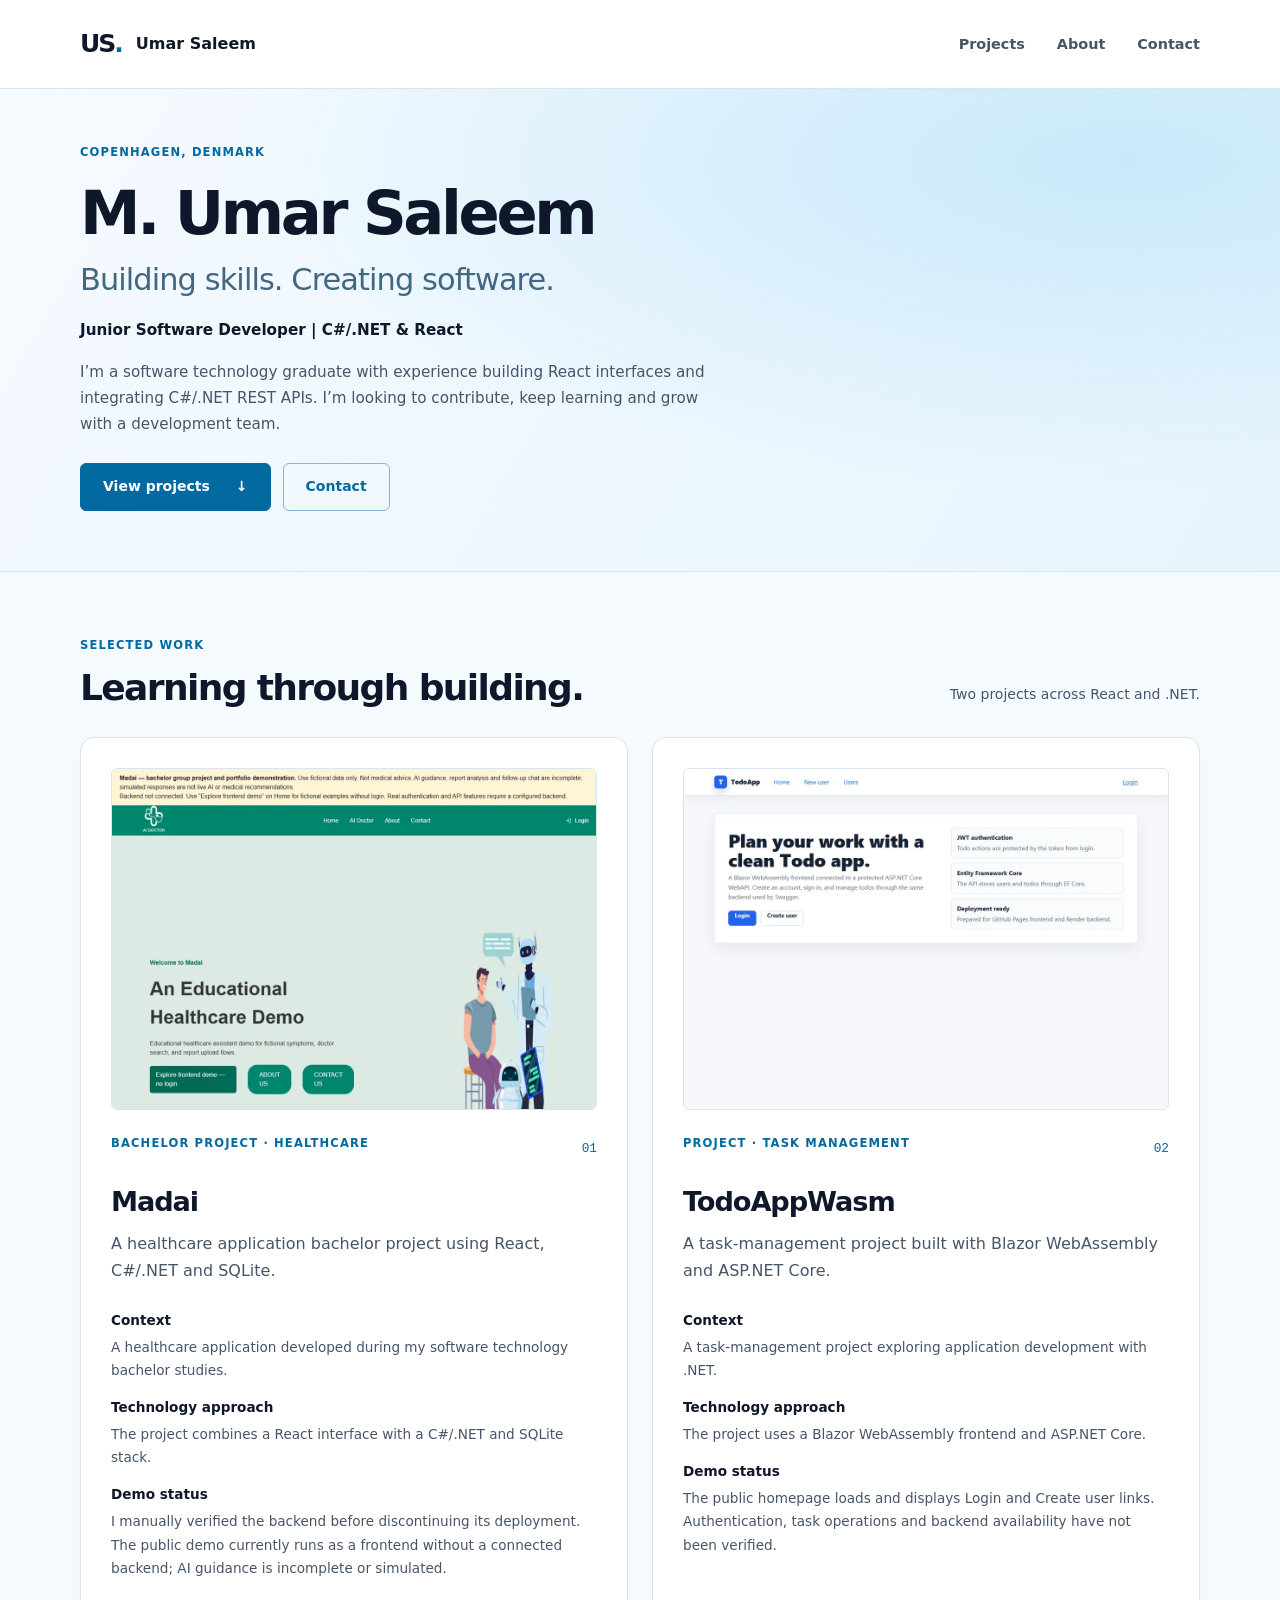
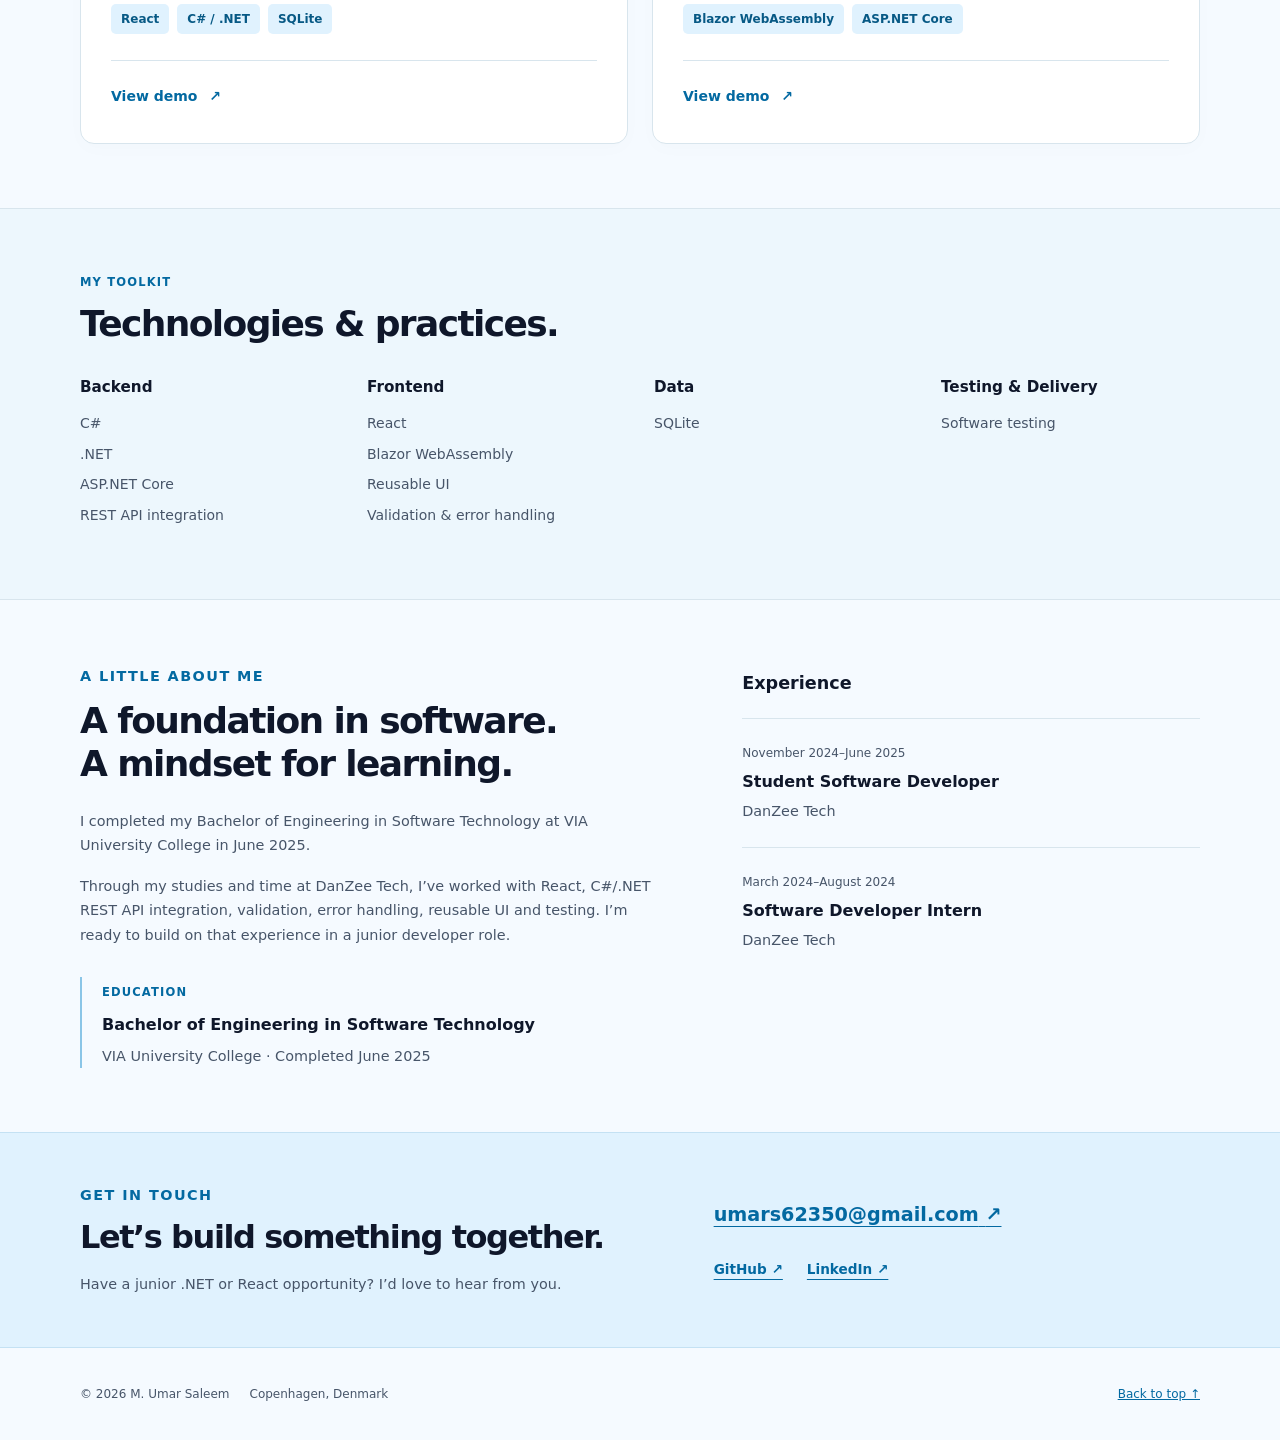
==== index.html @ 001c223c "Publish built portfolio website" ====
<!doctype html>
<html lang="en"><head><meta charset="UTF-8"/><meta name="viewport" content="width=device-width, initial-scale=1.0"/><meta name="theme-color" content="#F5FAFF"/><meta name="description" content="M. Umar Saleem — junior software developer in Copenhagen, Denmark. Projects with C#/.NET, React and Blazor."/><title>M. Umar Saleem | Software Developer</title>  <script type="module" crossorigin src="/assets/index-BhohGBoE.js"></script>
  <link rel="stylesheet" crossorigin href="/assets/index-UrONjcG3.css">
</head><body><div id="root"></div></body></html>
---- assets/index-UrONjcG3.css ----
._header_1xvpj_1{border-bottom:1px solid var(--border);background:var(--card)}._inner_1xvpj_2{display:flex;align-items:center;justify-content:space-between;min-height:88px;gap:24px}._brand_1xvpj_3{display:inline-flex;align-items:center;gap:12px;color:var(--heading);font-weight:700;text-decoration:none}._mark_1xvpj_4{font-size:25px;letter-spacing:-2px;padding-right:2px}._mark_1xvpj_4 span{color:var(--primary)}._links_1xvpj_6{display:flex;gap:32px;padding:0;margin:0;list-style:none}._links_1xvpj_6 a{display:block;padding:12px 0;color:var(--body);font-size:.9rem;font-weight:600;text-decoration:none}._links_1xvpj_6 a:hover{color:var(--primary);text-decoration:underline;text-underline-offset:6px}@media(max-width:520px){._inner_1xvpj_2{flex-wrap:wrap;gap:0;padding-block:14px}._brand_1xvpj_3{width:100%}._links_1xvpj_6{gap:26px}}._hero_8at5m_1{background:radial-gradient(ellipse at 88% 15%,#c9e9fa 0,transparent 56%),linear-gradient(120deg,#f5faff,#e7f4fc);border-bottom:1px solid var(--border)}._heroInner_8at5m_2{padding-block:54px 60px}._hero_8at5m_1 h1{font-size:clamp(2.4rem,5vw,3.8rem);letter-spacing:-.055em;margin:14px 0 20px;font-weight:700}._hero_8at5m_1 h1 span{display:block;color:#426780;font-size:.5em;letter-spacing:-.03em;margin-top:12px;font-weight:500}._role_8at5m_5{color:var(--heading);font-weight:600;font-size:.95rem}._intro_8at5m_6{max-width:650px;font-size:.95rem;margin-bottom:26px}._heroActions_8at5m_7{display:flex;flex-wrap:wrap;gap:12px}._mobileBreak_8at5m_8{display:none}._section_8at5m_9{padding-block:64px}._sectionHeading_8at5m_10{display:flex;align-items:end;justify-content:space-between;gap:24px;margin-bottom:28px}._sectionHeading_8at5m_10 h2{margin-bottom:0}._sectionHeading_8at5m_10>p{font-size:.875rem;margin-bottom:2px}._projects_8at5m_13{display:grid;grid-template-columns:repeat(2,minmax(0,1fr));gap:24px}._skillsSection_8at5m_14{background:#edf7fd;border-block:1px solid var(--border)}._skills_8at5m_14{display:grid;grid-template-columns:repeat(4,minmax(0,1fr));gap:28px;margin-top:32px}._skills_8at5m_14 h3{font-size:.95rem;margin:0 0 16px}._skills_8at5m_14 ul{list-style:none;padding:0;margin:0;font-size:.875rem}._skills_8at5m_14 li{margin-bottom:7px}._about_8at5m_19{display:grid;grid-template-columns:1.25fr 1fr;gap:90px}._about_8at5m_19 p{font-size:.9rem}._education_8at5m_21{margin-top:30px;border-left:2px solid #8ac5e7;padding-left:20px}._education_8at5m_21 h3{font-size:1rem;margin:10px 0}._education_8at5m_21 p{margin:0}._experience_8at5m_24{padding-top:9px}._experience_8at5m_24>h3{font-size:1.1rem;margin:0 0 24px}._job_8at5m_26{border-top:1px solid var(--border);padding-block:24px}._job_8at5m_26 h4{font-size:1rem;margin:8px 0}._job_8at5m_26 p{margin:0}._dates_8at5m_29{font-size:.75rem!important}._contact_8at5m_30{background:var(--soft);border-block:1px solid #c4e1f3}._contactInner_8at5m_31{display:grid;grid-template-columns:1.2fr 1fr;align-items:center;gap:50px;padding-block:50px}._contact_8at5m_30 h2{font-size:clamp(1.6rem,2.7vw,2rem);margin-bottom:16px}._contact_8at5m_30 p{font-size:.9rem;margin-bottom:0}._contactLinks_8at5m_34{min-width:0}._contactLinks_8at5m_34 a{display:inline-block;padding-block:8px;font-weight:600;text-underline-offset:5px}._email_8at5m_36{font-size:clamp(.95rem,2vw,1.2rem);overflow-wrap:anywhere}._contactLinks_8at5m_34>div{display:flex;gap:24px;font-size:.85rem;margin-top:10px}@media(max-width:800px){._sectionHeading_8at5m_10{display:block}._sectionHeading_8at5m_10>p{margin-top:16px}._skills_8at5m_14{grid-template-columns:repeat(2,minmax(0,1fr))}._about_8at5m_19{gap:36px}._contactInner_8at5m_31{gap:28px}}@media(max-width:600px){._heroInner_8at5m_2{padding-block:36px 40px}._hero_8at5m_1 h1{font-size:2.5rem}._mobileBreak_8at5m_8{display:block}._hero_8at5m_1 h1 span{line-height:1.4}._section_8at5m_9{padding-block:44px}._projects_8at5m_13,._about_8at5m_19,._contactInner_8at5m_31{grid-template-columns:1fr}._contactInner_8at5m_31{padding-block:40px;gap:20px}._skills_8at5m_14{gap:28px 20px}}._card_1nxff_1{padding:30px;background:var(--card);border:1px solid var(--border);border-radius:14px;box-shadow:0 5px 20px #0f172a04;display:flex;flex-direction:column;transition:border-color .16s,box-shadow .16s;min-width:0}._card_1nxff_1:hover{border-color:#91bed5;box-shadow:0 7px 24px #0369a10b}._top_1nxff_3{display:flex;justify-content:space-between;align-items:center;gap:16px}._number_1nxff_4{color:var(--primary);font-size:.8rem;font-family:monospace}._card_1nxff_1 h3{margin:22px 0 12px;font-size:1.7rem;letter-spacing:-.04em}._card_1nxff_1 p{margin:0 0 24px;max-width:51ch}._tags_1nxff_7{display:flex;flex-wrap:wrap;list-style:none;gap:8px;padding:0;margin:auto 0 26px}._tags_1nxff_7 li{padding:5px 10px;background:var(--soft);color:#075985;font-size:.75rem;font-weight:600;border-radius:5px}._actions_1nxff_9{display:flex;flex-wrap:wrap;gap:20px;border-top:1px solid var(--border);padding-top:20px}._actions_1nxff_9 a{font-size:.875rem;font-weight:700;text-decoration:none;padding-block:4px}._actions_1nxff_9 a:hover{text-decoration:underline;text-underline-offset:4px}._actions_1nxff_9 span{margin-left:7px}._image_1nxff_13{display:block;width:100%;height:auto;aspect-ratio:1120 / 788;object-fit:contain;background:var(--background);border:1px solid var(--border);margin-bottom:24px;border-radius:6px}@media(max-width:520px){._card_1nxff_1{padding:24px}}._details_1nxff_16{margin:0 0 24px;font-size:.85rem}._details_1nxff_16>div+div{margin-top:14px}._details_1nxff_16 dt{color:var(--heading);font-weight:650}._details_1nxff_16 dd{margin:4px 0 0}:root{font-family:Inter,Segoe UI,system-ui,-apple-system,sans-serif;color:#475569;background:#f5faff;font-synthesis:none;text-rendering:optimizeLegibility;-webkit-font-smoothing:antialiased;--background: #f5faff;--card: #fff;--soft: #e0f2fe;--primary: #0369a1;--heading: #0f172a;--body: #475569;--border: #d8e5ed}*{box-sizing:border-box}html{scroll-behavior:smooth;scroll-padding-top:28px}body{margin:0;font-size:16px;line-height:1.7;min-width:280px}a{color:var(--primary)}h1,h2,h3,h4{color:var(--heading);line-height:1.2}h2{font-size:clamp(1.75rem,3vw,2.25rem);letter-spacing:-.045em;margin:10px 0 24px;font-weight:650}p{margin:0 0 16px}::selection{background:#bae6fd;color:var(--heading)}:focus-visible{outline:3px solid var(--primary);outline-offset:5px;border-radius:3px}.container{width:min(1120px,calc(100% - 64px));margin-inline:auto}.eyebrow{font-size:.72rem;font-weight:700;letter-spacing:.1em;text-transform:uppercase;color:var(--primary);margin-bottom:10px}.button{display:inline-flex;align-items:center;justify-content:center;gap:26px;padding:11px 22px;min-height:48px;border:1px solid var(--primary);background:var(--primary);color:#fff;border-radius:6px;text-decoration:none;font-size:.875rem;font-weight:650;transition:background .15s}.button:hover{background:#075985}.secondary{background:transparent;color:var(--primary);border-color:#87b6d0}.secondary:hover{background:var(--soft)}.skip-link{position:absolute;left:16px;top:-100px;padding:10px 16px;background:#fff;z-index:10;font-weight:700}.skip-link:focus{top:12px}footer{display:flex;flex-wrap:wrap;align-items:center;gap:20px;padding-block:28px;font-size:.75rem}footer p{margin:0}footer a{margin-left:auto;padding:8px 0}@media(max-width:600px){.container{width:calc(100% - 40px)}footer{gap:8px 24px}footer p:first-child{width:100%}}@media(prefers-reduced-motion:reduce){html{scroll-behavior:auto}*,*:before,*:after{animation:none!important;transition:none!important}}
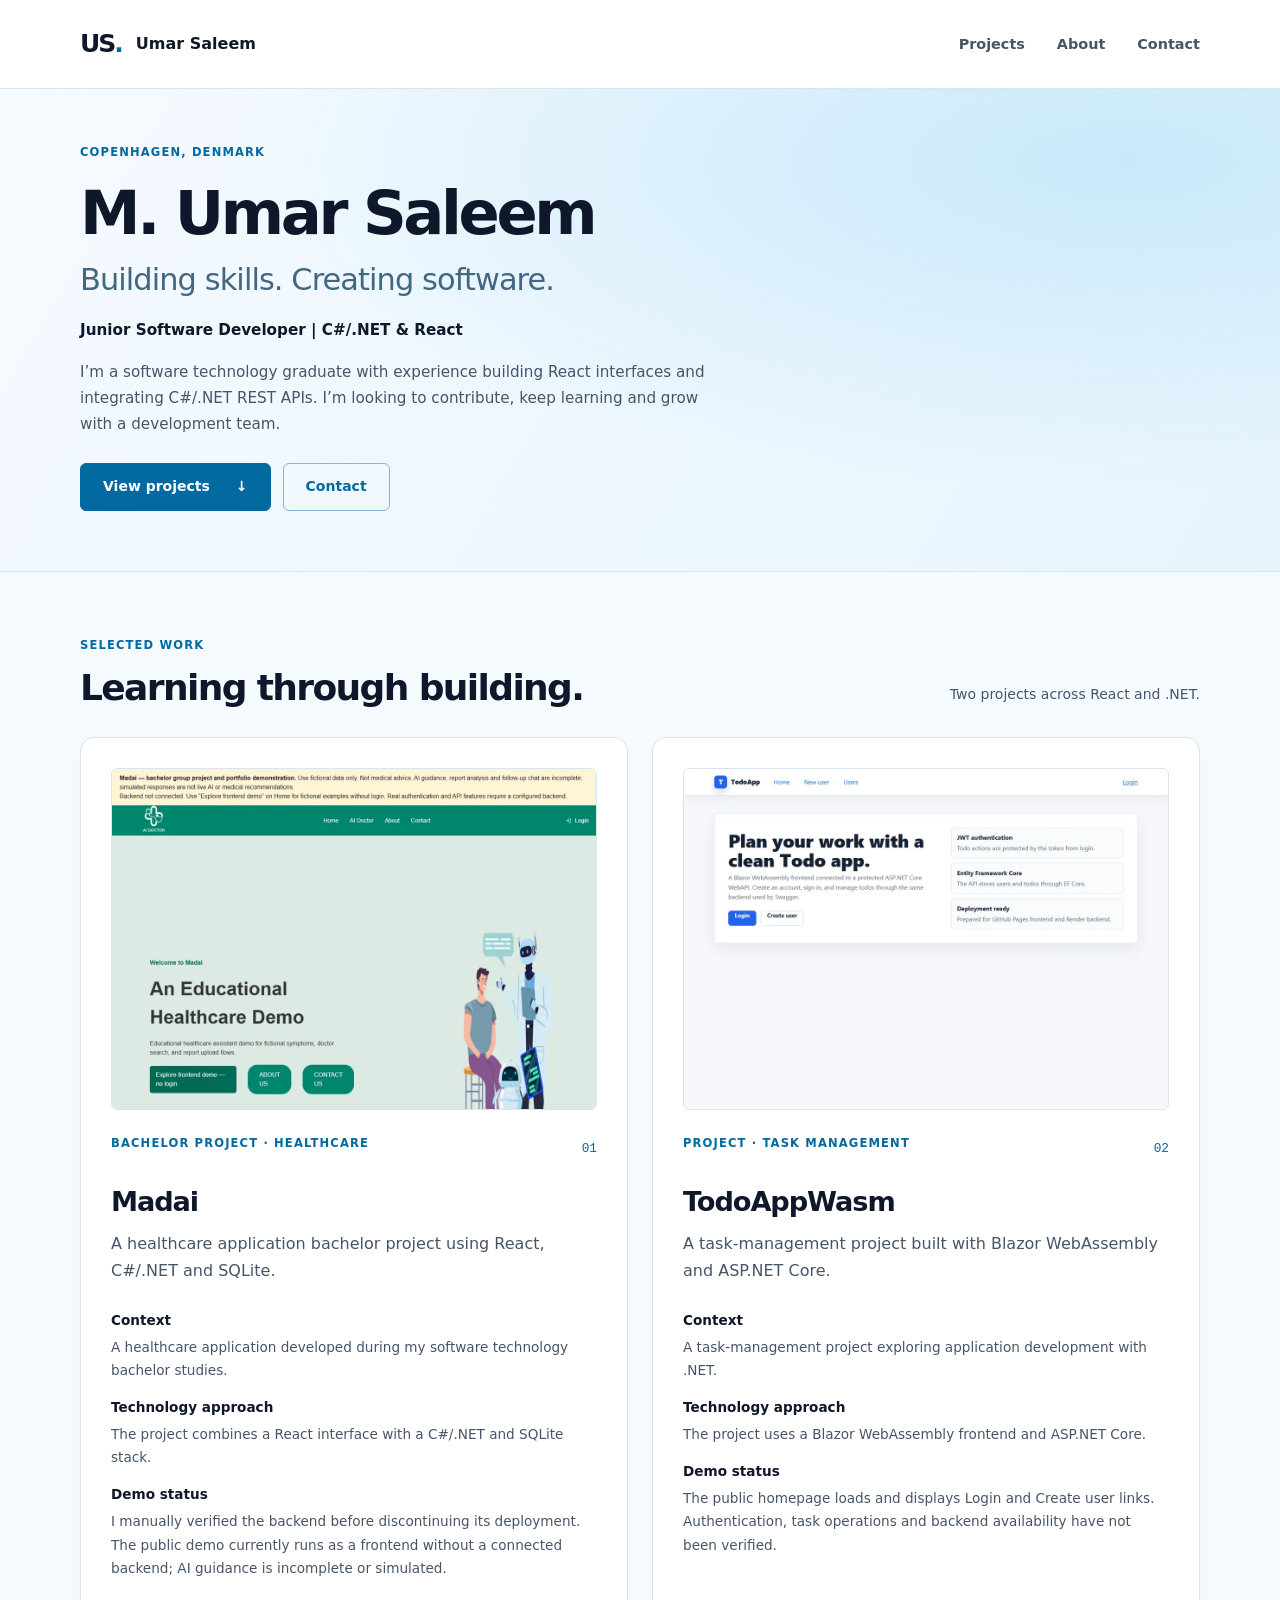
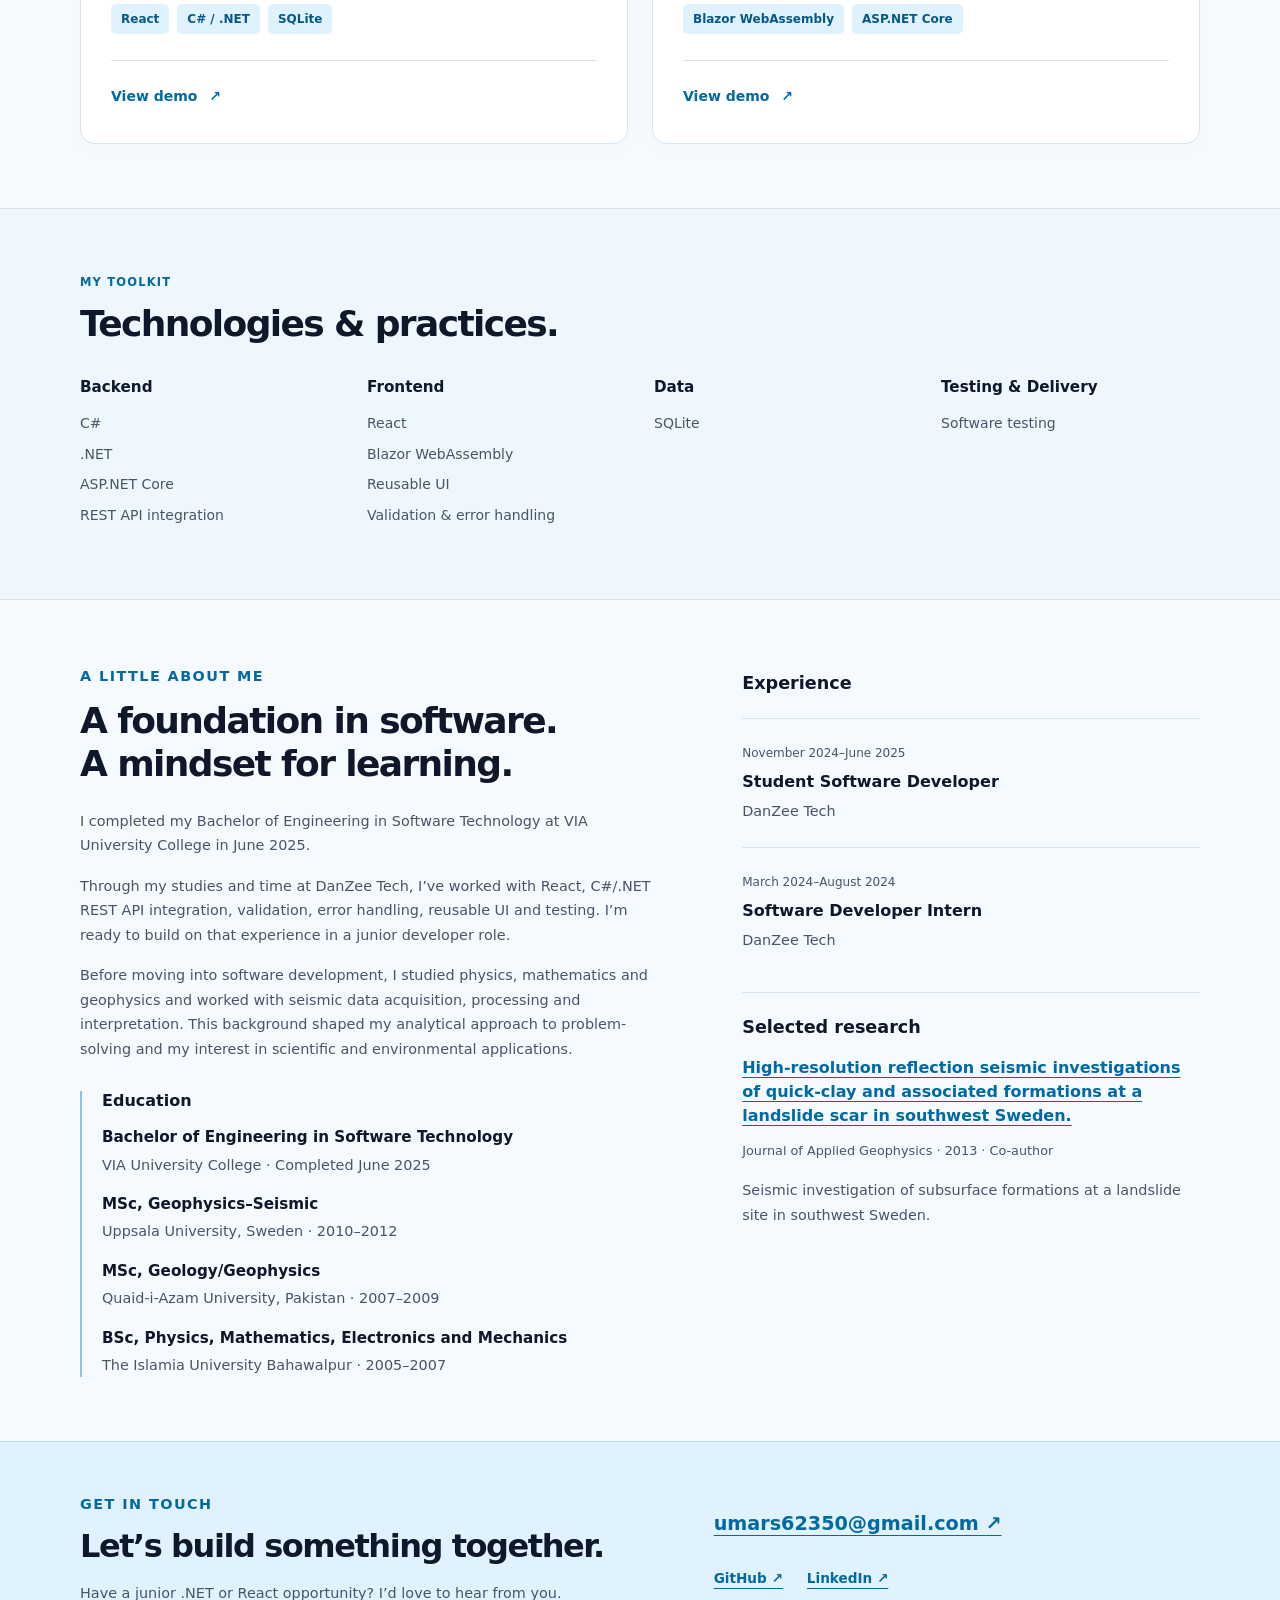
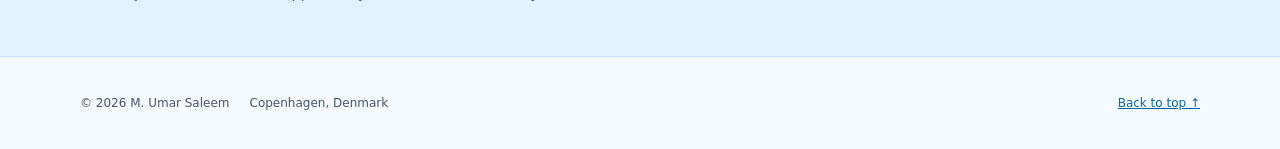
==== commit 0391eee7: "Publish scientific background education and selected research" ====
--- a/index.html
+++ b/index.html
@@ -1,4 +1,4 @@
 <!doctype html>
-<html lang="en"><head><meta charset="UTF-8"/><meta name="viewport" content="width=device-width, initial-scale=1.0"/><meta name="theme-color" content="#F5FAFF"/><meta name="description" content="M. Umar Saleem — junior software developer in Copenhagen, Denmark. Projects with C#/.NET, React and Blazor."/><title>M. Umar Saleem | Software Developer</title>  <script type="module" crossorigin src="/assets/index-BhohGBoE.js"></script>
-  <link rel="stylesheet" crossorigin href="/assets/index-UrONjcG3.css">
+<html lang="en"><head><meta charset="UTF-8"/><meta name="viewport" content="width=device-width, initial-scale=1.0"/><meta name="theme-color" content="#F5FAFF"/><meta name="description" content="M. Umar Saleem — junior software developer in Copenhagen, Denmark. Projects with C#/.NET, React and Blazor."/><title>M. Umar Saleem | Software Developer</title>  <script type="module" crossorigin src="/assets/index-DImlHmht.js"></script>
+  <link rel="stylesheet" crossorigin href="/assets/index-rTVJenAX.css">
 </head><body><div id="root"></div></body></html>
--- a/assets/index-rTVJenAX.css
+++ b/assets/index-rTVJenAX.css
@@ -0,0 +1 @@
+._header_1xvpj_1{border-bottom:1px solid var(--border);background:var(--card)}._inner_1xvpj_2{display:flex;align-items:center;justify-content:space-between;min-height:88px;gap:24px}._brand_1xvpj_3{display:inline-flex;align-items:center;gap:12px;color:var(--heading);font-weight:700;text-decoration:none}._mark_1xvpj_4{font-size:25px;letter-spacing:-2px;padding-right:2px}._mark_1xvpj_4 span{color:var(--primary)}._links_1xvpj_6{display:flex;gap:32px;padding:0;margin:0;list-style:none}._links_1xvpj_6 a{display:block;padding:12px 0;color:var(--body);font-size:.9rem;font-weight:600;text-decoration:none}._links_1xvpj_6 a:hover{color:var(--primary);text-decoration:underline;text-underline-offset:6px}@media(max-width:520px){._inner_1xvpj_2{flex-wrap:wrap;gap:0;padding-block:14px}._brand_1xvpj_3{width:100%}._links_1xvpj_6{gap:26px}}._hero_qm6lv_1{background:radial-gradient(ellipse at 88% 15%,#c9e9fa 0,transparent 56%),linear-gradient(120deg,#f5faff,#e7f4fc);border-bottom:1px solid var(--border)}._heroInner_qm6lv_2{padding-block:54px 60px}._hero_qm6lv_1 h1{font-size:clamp(2.4rem,5vw,3.8rem);letter-spacing:-.055em;margin:14px 0 20px;font-weight:700}._hero_qm6lv_1 h1 span{display:block;color:#426780;font-size:.5em;letter-spacing:-.03em;margin-top:12px;font-weight:500}._role_qm6lv_5{color:var(--heading);font-weight:600;font-size:.95rem}._intro_qm6lv_6{max-width:650px;font-size:.95rem;margin-bottom:26px}._heroActions_qm6lv_7{display:flex;flex-wrap:wrap;gap:12px}._mobileBreak_qm6lv_8{display:none}._section_qm6lv_9{padding-block:64px}._sectionHeading_qm6lv_10{display:flex;align-items:end;justify-content:space-between;gap:24px;margin-bottom:28px}._sectionHeading_qm6lv_10 h2{margin-bottom:0}._sectionHeading_qm6lv_10>p{font-size:.875rem;margin-bottom:2px}._projects_qm6lv_13{display:grid;grid-template-columns:repeat(2,minmax(0,1fr));gap:24px}._skillsSection_qm6lv_14{background:#edf7fd;border-block:1px solid var(--border)}._skills_qm6lv_14{display:grid;grid-template-columns:repeat(4,minmax(0,1fr));gap:28px;margin-top:32px}._skills_qm6lv_14 h3{font-size:.95rem;margin:0 0 16px}._skills_qm6lv_14 ul{list-style:none;padding:0;margin:0;font-size:.875rem}._skills_qm6lv_14 li{margin-bottom:7px}._about_qm6lv_19{display:grid;grid-template-columns:1.25fr 1fr;gap:90px}._about_qm6lv_19 p{font-size:.9rem}._education_qm6lv_21{margin-top:30px;border-left:2px solid #8ac5e7;padding-left:20px}._education_qm6lv_21 h3{font-size:1rem;margin:10px 0}._education_qm6lv_21 p{margin:0}._experience_qm6lv_24{padding-top:9px}._experience_qm6lv_24>h3{font-size:1.1rem;margin:0 0 24px}._job_qm6lv_26{border-top:1px solid var(--border);padding-block:24px}._job_qm6lv_26 h4{font-size:1rem;margin:8px 0}._job_qm6lv_26 p{margin:0}._dates_qm6lv_29{font-size:.75rem!important}._contact_qm6lv_30{background:var(--soft);border-block:1px solid #c4e1f3}._contactInner_qm6lv_31{display:grid;grid-template-columns:1.2fr 1fr;align-items:center;gap:50px;padding-block:50px}._contact_qm6lv_30 h2{font-size:clamp(1.6rem,2.7vw,2rem);margin-bottom:16px}._contact_qm6lv_30 p{font-size:.9rem;margin-bottom:0}._contactLinks_qm6lv_34{min-width:0}._contactLinks_qm6lv_34 a{display:inline-block;padding-block:8px;font-weight:600;text-underline-offset:5px}._email_qm6lv_36{font-size:clamp(.95rem,2vw,1.2rem);overflow-wrap:anywhere}._contactLinks_qm6lv_34>div{display:flex;gap:24px;font-size:.85rem;margin-top:10px}@media(max-width:800px){._sectionHeading_qm6lv_10{display:block}._sectionHeading_qm6lv_10>p{margin-top:16px}._skills_qm6lv_14{grid-template-columns:repeat(2,minmax(0,1fr))}._about_qm6lv_19{gap:36px}._contactInner_qm6lv_31{gap:28px}}@media(max-width:600px){._heroInner_qm6lv_2{padding-block:36px 40px}._hero_qm6lv_1 h1{font-size:2.5rem}._mobileBreak_qm6lv_8{display:block}._hero_qm6lv_1 h1 span{line-height:1.4}._section_qm6lv_9{padding-block:44px}._projects_qm6lv_13,._about_qm6lv_19,._contactInner_qm6lv_31{grid-template-columns:1fr}._contactInner_qm6lv_31{padding-block:40px;gap:20px}._skills_qm6lv_14{gap:28px 20px}}._educationList_qm6lv_41{list-style:none;padding:0;margin:18px 0 0}._educationList_qm6lv_41 li+li{margin-top:18px}._educationList_qm6lv_41 h4{font-size:.95rem;margin:0 0 6px}._research_qm6lv_44{margin-top:16px;padding-top:24px;border-top:1px solid var(--border)}._research_qm6lv_44 h3{font-size:1.1rem;margin:0 0 18px}._research_qm6lv_44 h4{font-size:1rem;line-height:1.5;margin:0 0 12px;overflow-wrap:anywhere}._research_qm6lv_44 a{text-underline-offset:4px}._researchMeta_qm6lv_48{font-size:.8rem!important}._card_loowt_1{padding:30px;background:var(--card);border:1px solid var(--border);border-radius:14px;box-shadow:0 5px 20px #0f172a04;display:flex;flex-direction:column;transition:border-color .16s,box-shadow .16s;min-width:0}._card_loowt_1:hover{border-color:#91bed5;box-shadow:0 7px 24px #0369a10b}._top_loowt_3{display:flex;justify-content:space-between;align-items:center;gap:16px}._number_loowt_4{color:var(--primary);font-size:.8rem;font-family:monospace}._card_loowt_1 h3{margin:22px 0 12px;font-size:1.7rem;letter-spacing:-.04em}._card_loowt_1 p{margin:0 0 24px;max-width:51ch}._tags_loowt_7{display:flex;flex-wrap:wrap;list-style:none;gap:8px;padding:0;margin:auto 0 26px}._tags_loowt_7 li{padding:5px 10px;background:var(--soft);color:#075985;font-size:.75rem;font-weight:600;border-radius:5px}._actions_loowt_9{display:flex;flex-wrap:wrap;gap:20px;border-top:1px solid var(--border);padding-top:20px}._actions_loowt_9 a{font-size:.875rem;font-weight:700;text-decoration:none;padding-block:4px}._actions_loowt_9 a:hover{text-decoration:underline;text-underline-offset:4px}._actions_loowt_9 span{margin-left:7px}._image_loowt_13{display:block;width:100%;height:auto;aspect-ratio:1120 / 788;object-fit:contain;background:var(--background);border:1px solid var(--border);margin-bottom:24px;border-radius:6px}@media(max-width:520px){._card_loowt_1{padding:24px}}._details_loowt_16{margin:0 0 24px;font-size:.85rem}._details_loowt_16>div+div{margin-top:14px}._details_loowt_16 dt{color:var(--heading);font-weight:650}._details_loowt_16 dd{margin:4px 0 0}:root{font-family:Inter,Segoe UI,system-ui,-apple-system,sans-serif;color:#475569;background:#f5faff;font-synthesis:none;text-rendering:optimizeLegibility;-webkit-font-smoothing:antialiased;--background: #f5faff;--card: #fff;--soft: #e0f2fe;--primary: #0369a1;--heading: #0f172a;--body: #475569;--border: #d8e5ed}*{box-sizing:border-box}html{scroll-behavior:smooth;scroll-padding-top:28px}body{margin:0;font-size:16px;line-height:1.7;min-width:280px}a{color:var(--primary)}h1,h2,h3,h4{color:var(--heading);line-height:1.2}h2{font-size:clamp(1.75rem,3vw,2.25rem);letter-spacing:-.045em;margin:10px 0 24px;font-weight:650}p{margin:0 0 16px}::selection{background:#bae6fd;color:var(--heading)}:focus-visible{outline:3px solid var(--primary);outline-offset:5px;border-radius:3px}.container{width:min(1120px,calc(100% - 64px));margin-inline:auto}.eyebrow{font-size:.72rem;font-weight:700;letter-spacing:.1em;text-transform:uppercase;color:var(--primary);margin-bottom:10px}.button{display:inline-flex;align-items:center;justify-content:center;gap:26px;padding:11px 22px;min-height:48px;border:1px solid var(--primary);background:var(--primary);color:#fff;border-radius:6px;text-decoration:none;font-size:.875rem;font-weight:650;transition:background .15s}.button:hover{background:#075985}.secondary{background:transparent;color:var(--primary);border-color:#87b6d0}.secondary:hover{background:var(--soft)}.skip-link{position:absolute;left:16px;top:-100px;padding:10px 16px;background:#fff;z-index:10;font-weight:700}.skip-link:focus{top:12px}footer{display:flex;flex-wrap:wrap;align-items:center;gap:20px;padding-block:28px;font-size:.75rem}footer p{margin:0}footer a{margin-left:auto;padding:8px 0}@media(max-width:600px){.container{width:calc(100% - 40px)}footer{gap:8px 24px}footer p:first-child{width:100%}}@media(prefers-reduced-motion:reduce){html{scroll-behavior:auto}*,*:before,*:after{animation:none!important;transition:none!important}}
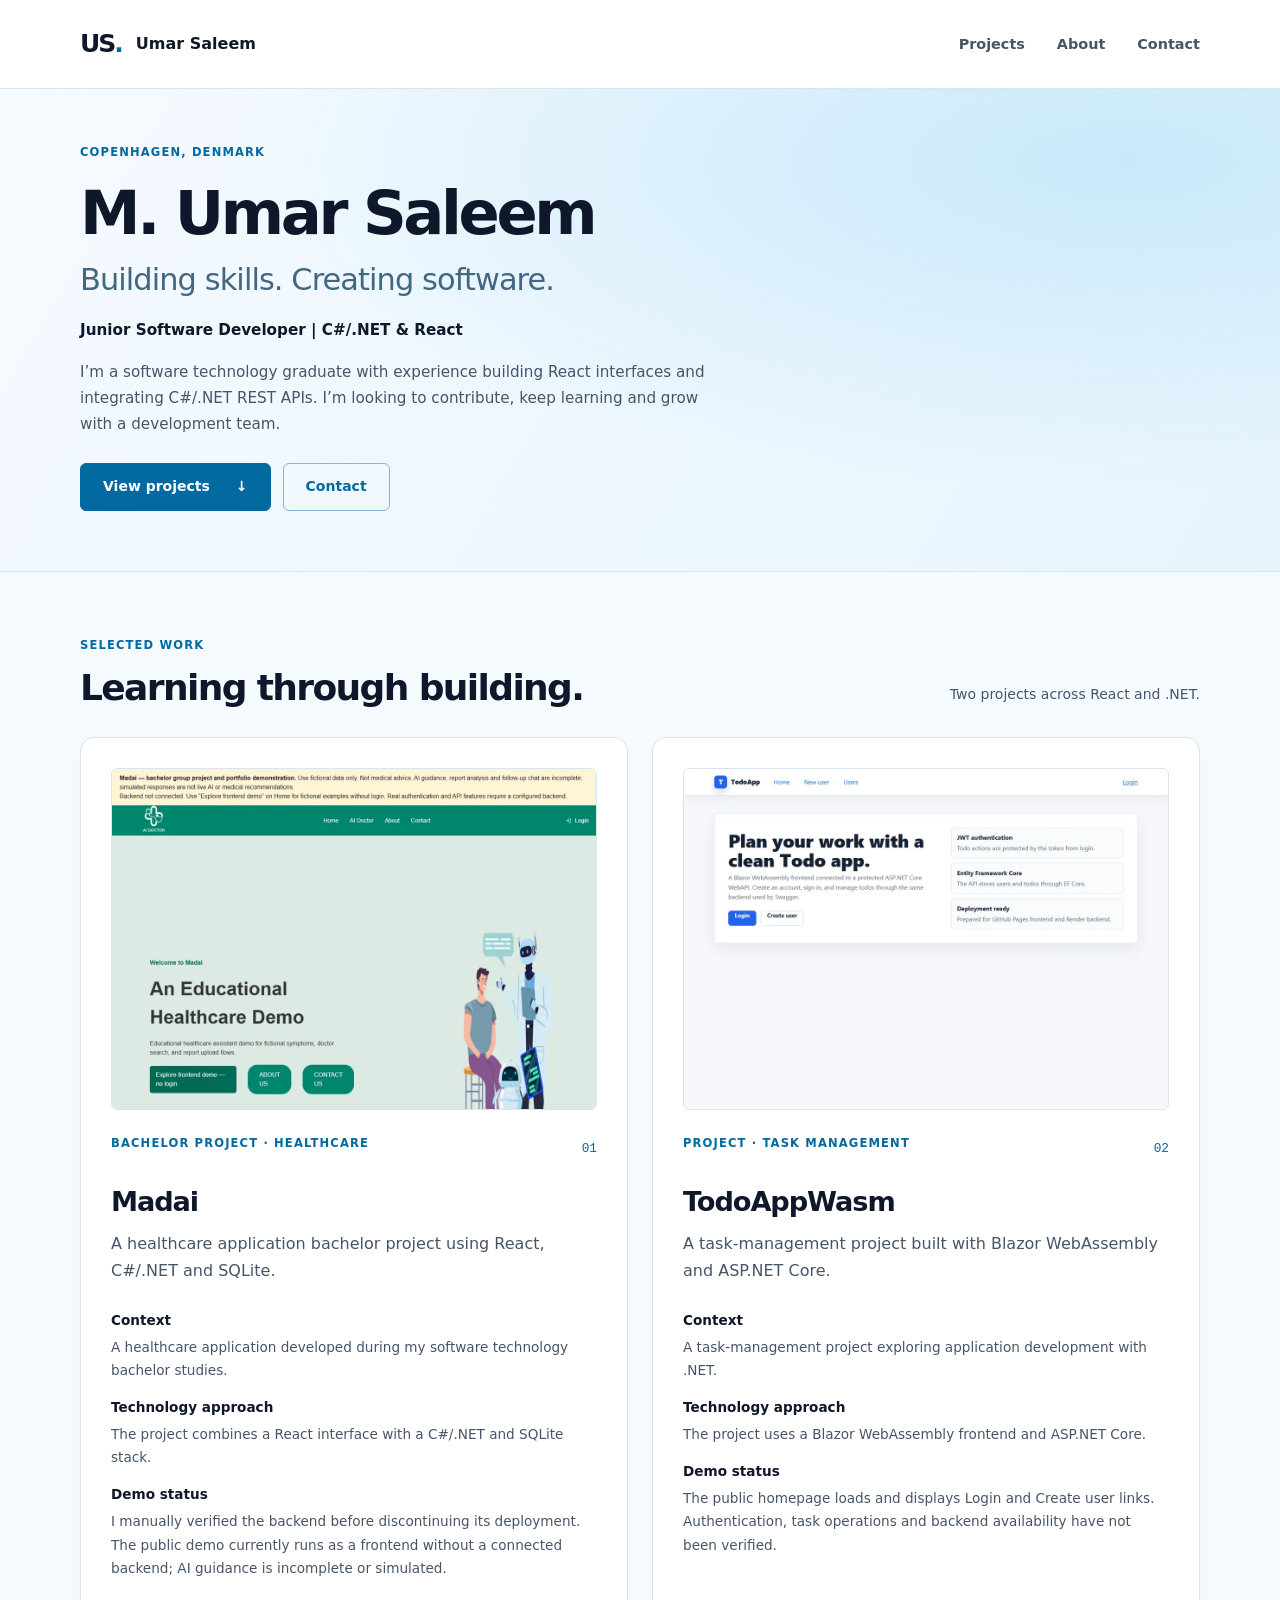
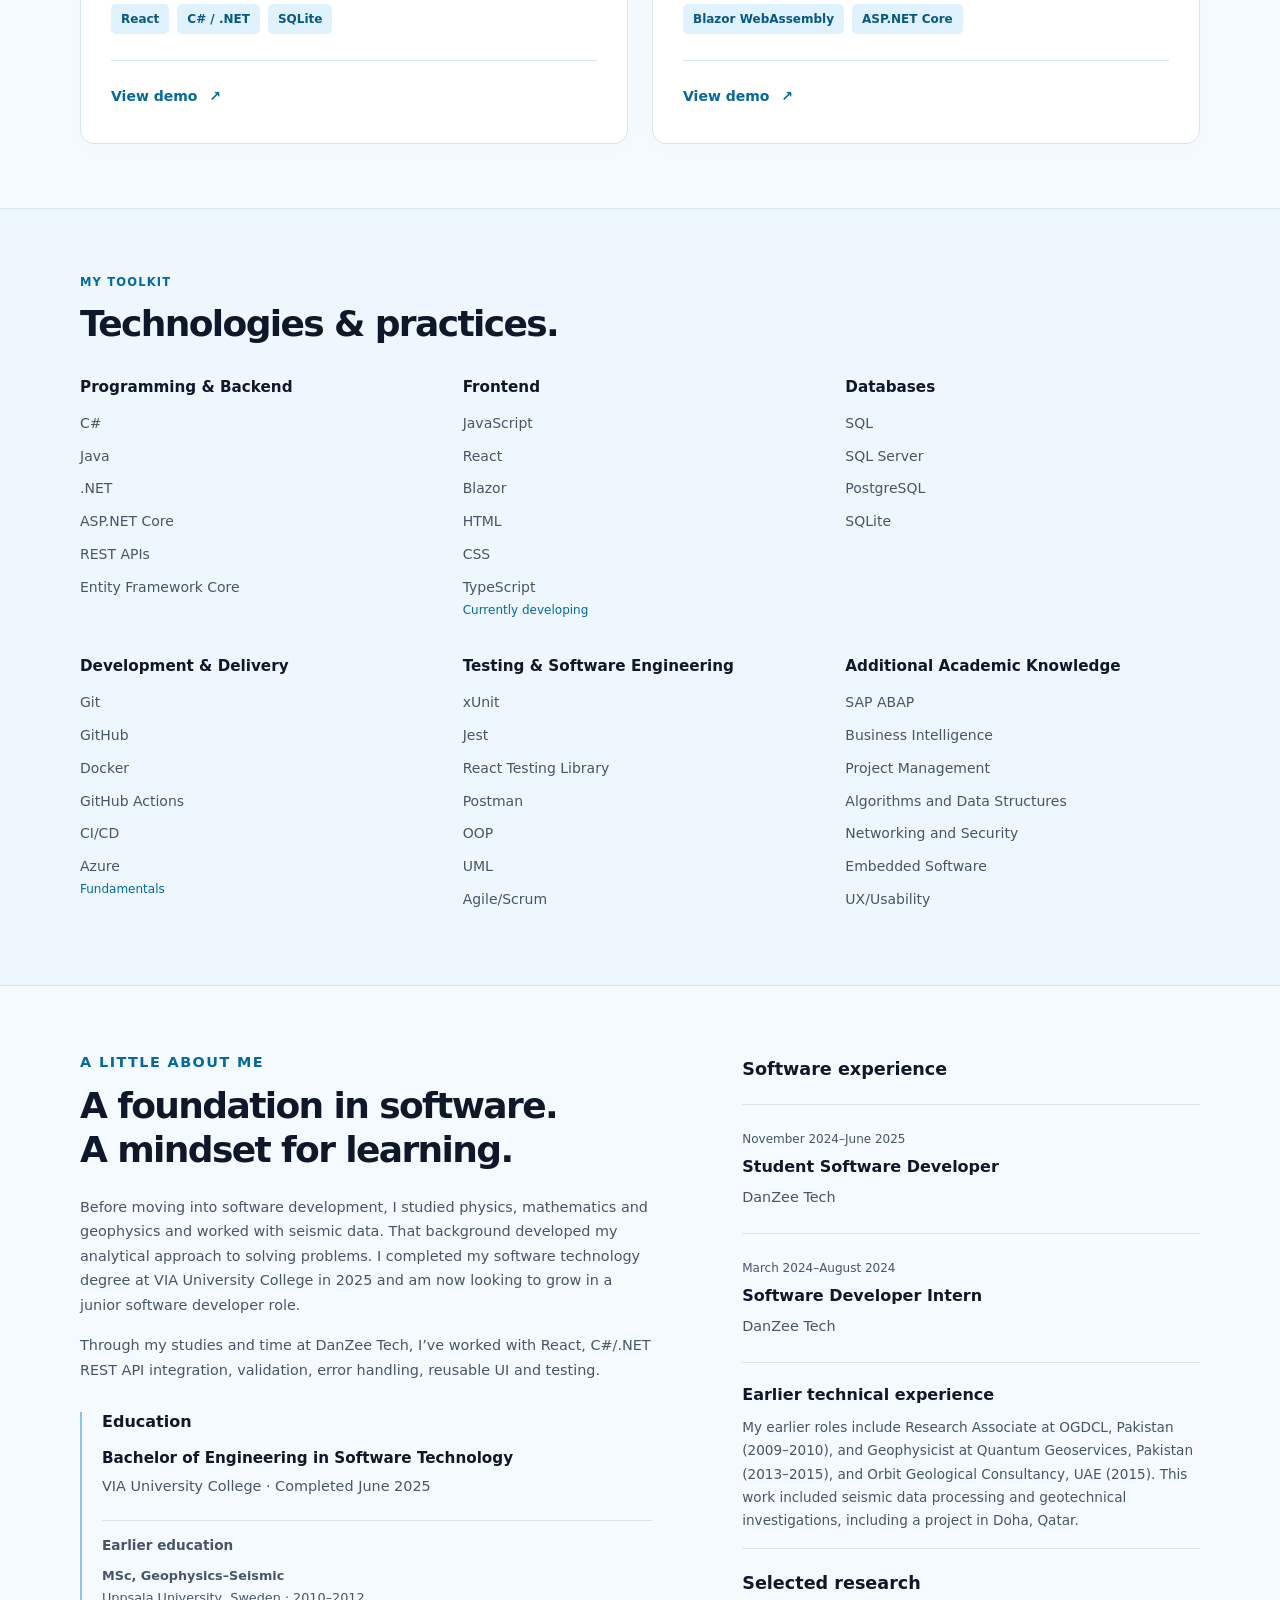
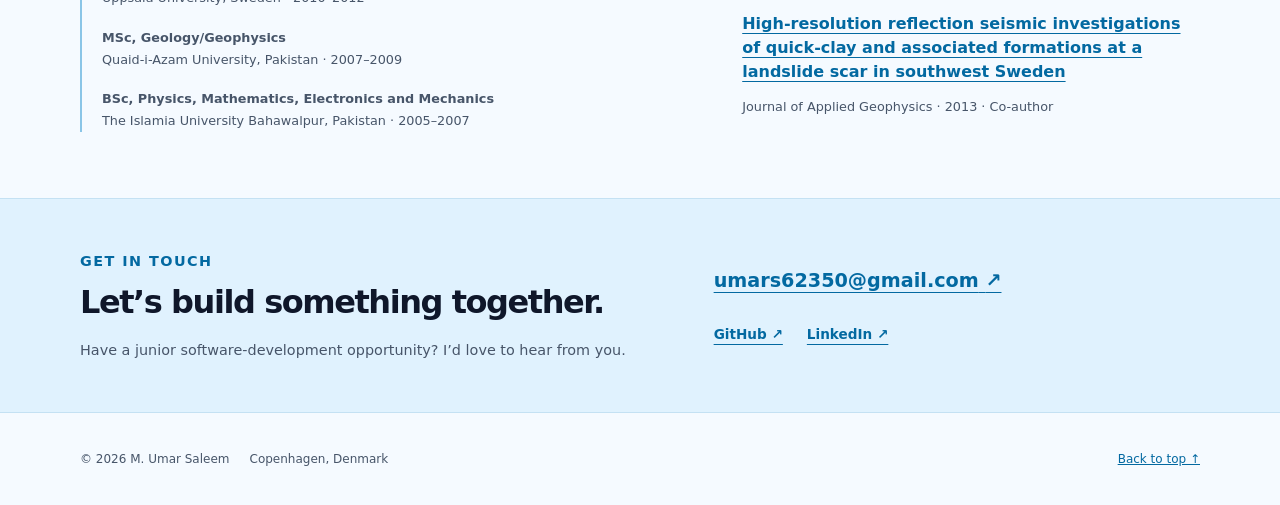
==== commit 0babe9f1: "Publish expanded skills and concise software-first background" ====
--- a/index.html
+++ b/index.html
@@ -1,4 +1,4 @@
 <!doctype html>
-<html lang="en"><head><meta charset="UTF-8"/><meta name="viewport" content="width=device-width, initial-scale=1.0"/><meta name="theme-color" content="#F5FAFF"/><meta name="description" content="M. Umar Saleem — junior software developer in Copenhagen, Denmark. Projects with C#/.NET, React and Blazor."/><title>M. Umar Saleem | Software Developer</title>  <script type="module" crossorigin src="/assets/index-DImlHmht.js"></script>
-  <link rel="stylesheet" crossorigin href="/assets/index-rTVJenAX.css">
+<html lang="en"><head><meta charset="UTF-8"/><meta name="viewport" content="width=device-width, initial-scale=1.0"/><meta name="theme-color" content="#F5FAFF"/><meta name="description" content="M. Umar Saleem — junior software developer in Copenhagen, Denmark. Projects with C#/.NET, React and Blazor."/><title>M. Umar Saleem | Software Developer</title>  <script type="module" crossorigin src="/assets/index-BPx96ZmY.js"></script>
+  <link rel="stylesheet" crossorigin href="/assets/index-BQeX0o-y.css">
 </head><body><div id="root"></div></body></html>
--- a/assets/index-BQeX0o-y.css
+++ b/assets/index-BQeX0o-y.css
@@ -0,0 +1 @@
+._header_1xvpj_1{border-bottom:1px solid var(--border);background:var(--card)}._inner_1xvpj_2{display:flex;align-items:center;justify-content:space-between;min-height:88px;gap:24px}._brand_1xvpj_3{display:inline-flex;align-items:center;gap:12px;color:var(--heading);font-weight:700;text-decoration:none}._mark_1xvpj_4{font-size:25px;letter-spacing:-2px;padding-right:2px}._mark_1xvpj_4 span{color:var(--primary)}._links_1xvpj_6{display:flex;gap:32px;padding:0;margin:0;list-style:none}._links_1xvpj_6 a{display:block;padding:12px 0;color:var(--body);font-size:.9rem;font-weight:600;text-decoration:none}._links_1xvpj_6 a:hover{color:var(--primary);text-decoration:underline;text-underline-offset:6px}@media(max-width:520px){._inner_1xvpj_2{flex-wrap:wrap;gap:0;padding-block:14px}._brand_1xvpj_3{width:100%}._links_1xvpj_6{gap:26px}}._hero_12363_1{background:radial-gradient(ellipse at 88% 15%,#c9e9fa 0,transparent 56%),linear-gradient(120deg,#f5faff,#e7f4fc);border-bottom:1px solid var(--border)}._heroInner_12363_2{padding-block:54px 60px}._hero_12363_1 h1{font-size:clamp(2.4rem,5vw,3.8rem);letter-spacing:-.055em;margin:14px 0 20px;font-weight:700}._hero_12363_1 h1 span{display:block;color:#426780;font-size:.5em;letter-spacing:-.03em;margin-top:12px;font-weight:500}._role_12363_5{color:var(--heading);font-weight:600;font-size:.95rem}._intro_12363_6{max-width:650px;font-size:.95rem;margin-bottom:26px}._heroActions_12363_7{display:flex;flex-wrap:wrap;gap:12px}._mobileBreak_12363_8{display:none}._section_12363_9{padding-block:64px}._sectionHeading_12363_10{display:flex;align-items:end;justify-content:space-between;gap:24px;margin-bottom:28px}._sectionHeading_12363_10 h2{margin-bottom:0}._sectionHeading_12363_10>p{font-size:.875rem;margin-bottom:2px}._projects_12363_13{display:grid;grid-template-columns:repeat(2,minmax(0,1fr));gap:24px}._skillsSection_12363_14{background:#edf7fd;border-block:1px solid var(--border)}._skills_12363_14{display:grid;grid-template-columns:repeat(3,minmax(0,1fr));gap:28px;margin-top:32px}._skills_12363_14 h3{font-size:.95rem;margin:0 0 16px}._skills_12363_14 ul{list-style:none;padding:0;margin:0;font-size:.875rem}._skills_12363_14 li{margin-bottom:9px}._about_12363_19{display:grid;grid-template-columns:1.25fr 1fr;gap:90px}._about_12363_19 p{font-size:.9rem}._education_12363_21{margin-top:30px;border-left:2px solid #8ac5e7;padding-left:20px}._education_12363_21 h3{font-size:1rem;margin:10px 0}._education_12363_21 p{margin:0}._experience_12363_24{padding-top:9px}._experience_12363_24>h3{font-size:1.1rem;margin:0 0 24px}._job_12363_26{border-top:1px solid var(--border);padding-block:24px}._job_12363_26 h4{font-size:1rem;margin:8px 0}._job_12363_26 p{margin:0}._dates_12363_29{font-size:.75rem!important}._contact_12363_30{background:var(--soft);border-block:1px solid #c4e1f3}._contactInner_12363_31{display:grid;grid-template-columns:1.2fr 1fr;align-items:center;gap:50px;padding-block:50px}._contact_12363_30 h2{font-size:clamp(1.6rem,2.7vw,2rem);margin-bottom:16px}._contact_12363_30 p{font-size:.9rem;margin-bottom:0}._contactLinks_12363_34{min-width:0}._contactLinks_12363_34 a{display:inline-block;padding-block:8px;font-weight:600;text-underline-offset:5px}._email_12363_36{font-size:clamp(.95rem,2vw,1.2rem);overflow-wrap:anywhere}._contactLinks_12363_34>div{display:flex;gap:24px;font-size:.85rem;margin-top:10px}@media(max-width:800px){._sectionHeading_12363_10{display:block}._sectionHeading_12363_10>p{margin-top:16px}._skills_12363_14{grid-template-columns:repeat(2,minmax(0,1fr))}._about_12363_19{gap:36px}._contactInner_12363_31{gap:28px}}@media(max-width:600px){._heroInner_12363_2{padding-block:36px 40px}._hero_12363_1 h1{font-size:2.5rem}._mobileBreak_12363_8{display:block}._hero_12363_1 h1 span{line-height:1.4}._section_12363_9{padding-block:44px}._projects_12363_13,._about_12363_19,._contactInner_12363_31{grid-template-columns:1fr}._contactInner_12363_31{padding-block:40px;gap:20px}._skills_12363_14{gap:28px 20px}}._educationList_12363_41{list-style:none;padding:0;margin:18px 0 0}._educationList_12363_41 li+li{margin-top:18px}._educationList_12363_41 h4{font-size:.95rem;margin:0 0 6px}._research_12363_44{margin-top:16px;padding-top:24px;border-top:1px solid var(--border)}._research_12363_44 h3{font-size:1.1rem;margin:0 0 18px}._research_12363_44 h4{font-size:1rem;line-height:1.5;margin:0 0 12px;overflow-wrap:anywhere}._research_12363_44 a{text-underline-offset:4px}._researchMeta_12363_48{font-size:.8rem!important}._skillNote_12363_50{display:block;font-size:.75rem;color:var(--primary)}@media(max-width:600px){._skills_12363_14{grid-template-columns:1fr;gap:30px}}._earlierEducation_12363_52{margin-top:22px;padding-top:16px;border-top:1px solid var(--border)}._earlierEducation_12363_52>h4{font-size:.85rem;margin:0;color:var(--body)}._earlierEducation_12363_52 ._educationList_12363_41{margin-top:12px}._earlierEducation_12363_52 ._educationList_12363_41 p{font-size:.8rem}._earlierDegree_12363_56{font-weight:600}._supportingExperience_12363_57{border-top:1px solid var(--border);padding-top:22px}._supportingExperience_12363_57 h3{font-size:1rem;margin:0 0 12px}._supportingExperience_12363_57 p{font-size:.85rem}._card_loowt_1{padding:30px;background:var(--card);border:1px solid var(--border);border-radius:14px;box-shadow:0 5px 20px #0f172a04;display:flex;flex-direction:column;transition:border-color .16s,box-shadow .16s;min-width:0}._card_loowt_1:hover{border-color:#91bed5;box-shadow:0 7px 24px #0369a10b}._top_loowt_3{display:flex;justify-content:space-between;align-items:center;gap:16px}._number_loowt_4{color:var(--primary);font-size:.8rem;font-family:monospace}._card_loowt_1 h3{margin:22px 0 12px;font-size:1.7rem;letter-spacing:-.04em}._card_loowt_1 p{margin:0 0 24px;max-width:51ch}._tags_loowt_7{display:flex;flex-wrap:wrap;list-style:none;gap:8px;padding:0;margin:auto 0 26px}._tags_loowt_7 li{padding:5px 10px;background:var(--soft);color:#075985;font-size:.75rem;font-weight:600;border-radius:5px}._actions_loowt_9{display:flex;flex-wrap:wrap;gap:20px;border-top:1px solid var(--border);padding-top:20px}._actions_loowt_9 a{font-size:.875rem;font-weight:700;text-decoration:none;padding-block:4px}._actions_loowt_9 a:hover{text-decoration:underline;text-underline-offset:4px}._actions_loowt_9 span{margin-left:7px}._image_loowt_13{display:block;width:100%;height:auto;aspect-ratio:1120 / 788;object-fit:contain;background:var(--background);border:1px solid var(--border);margin-bottom:24px;border-radius:6px}@media(max-width:520px){._card_loowt_1{padding:24px}}._details_loowt_16{margin:0 0 24px;font-size:.85rem}._details_loowt_16>div+div{margin-top:14px}._details_loowt_16 dt{color:var(--heading);font-weight:650}._details_loowt_16 dd{margin:4px 0 0}:root{font-family:Inter,Segoe UI,system-ui,-apple-system,sans-serif;color:#475569;background:#f5faff;font-synthesis:none;text-rendering:optimizeLegibility;-webkit-font-smoothing:antialiased;--background: #f5faff;--card: #fff;--soft: #e0f2fe;--primary: #0369a1;--heading: #0f172a;--body: #475569;--border: #d8e5ed}*{box-sizing:border-box}html{scroll-behavior:smooth;scroll-padding-top:28px}body{margin:0;font-size:16px;line-height:1.7;min-width:280px}a{color:var(--primary)}h1,h2,h3,h4{color:var(--heading);line-height:1.2}h2{font-size:clamp(1.75rem,3vw,2.25rem);letter-spacing:-.045em;margin:10px 0 24px;font-weight:650}p{margin:0 0 16px}::selection{background:#bae6fd;color:var(--heading)}:focus-visible{outline:3px solid var(--primary);outline-offset:5px;border-radius:3px}.container{width:min(1120px,calc(100% - 64px));margin-inline:auto}.eyebrow{font-size:.72rem;font-weight:700;letter-spacing:.1em;text-transform:uppercase;color:var(--primary);margin-bottom:10px}.button{display:inline-flex;align-items:center;justify-content:center;gap:26px;padding:11px 22px;min-height:48px;border:1px solid var(--primary);background:var(--primary);color:#fff;border-radius:6px;text-decoration:none;font-size:.875rem;font-weight:650;transition:background .15s}.button:hover{background:#075985}.secondary{background:transparent;color:var(--primary);border-color:#87b6d0}.secondary:hover{background:var(--soft)}.skip-link{position:absolute;left:16px;top:-100px;padding:10px 16px;background:#fff;z-index:10;font-weight:700}.skip-link:focus{top:12px}footer{display:flex;flex-wrap:wrap;align-items:center;gap:20px;padding-block:28px;font-size:.75rem}footer p{margin:0}footer a{margin-left:auto;padding:8px 0}@media(max-width:600px){.container{width:calc(100% - 40px)}footer{gap:8px 24px}footer p:first-child{width:100%}}@media(prefers-reduced-motion:reduce){html{scroll-behavior:auto}*,*:before,*:after{animation:none!important;transition:none!important}}
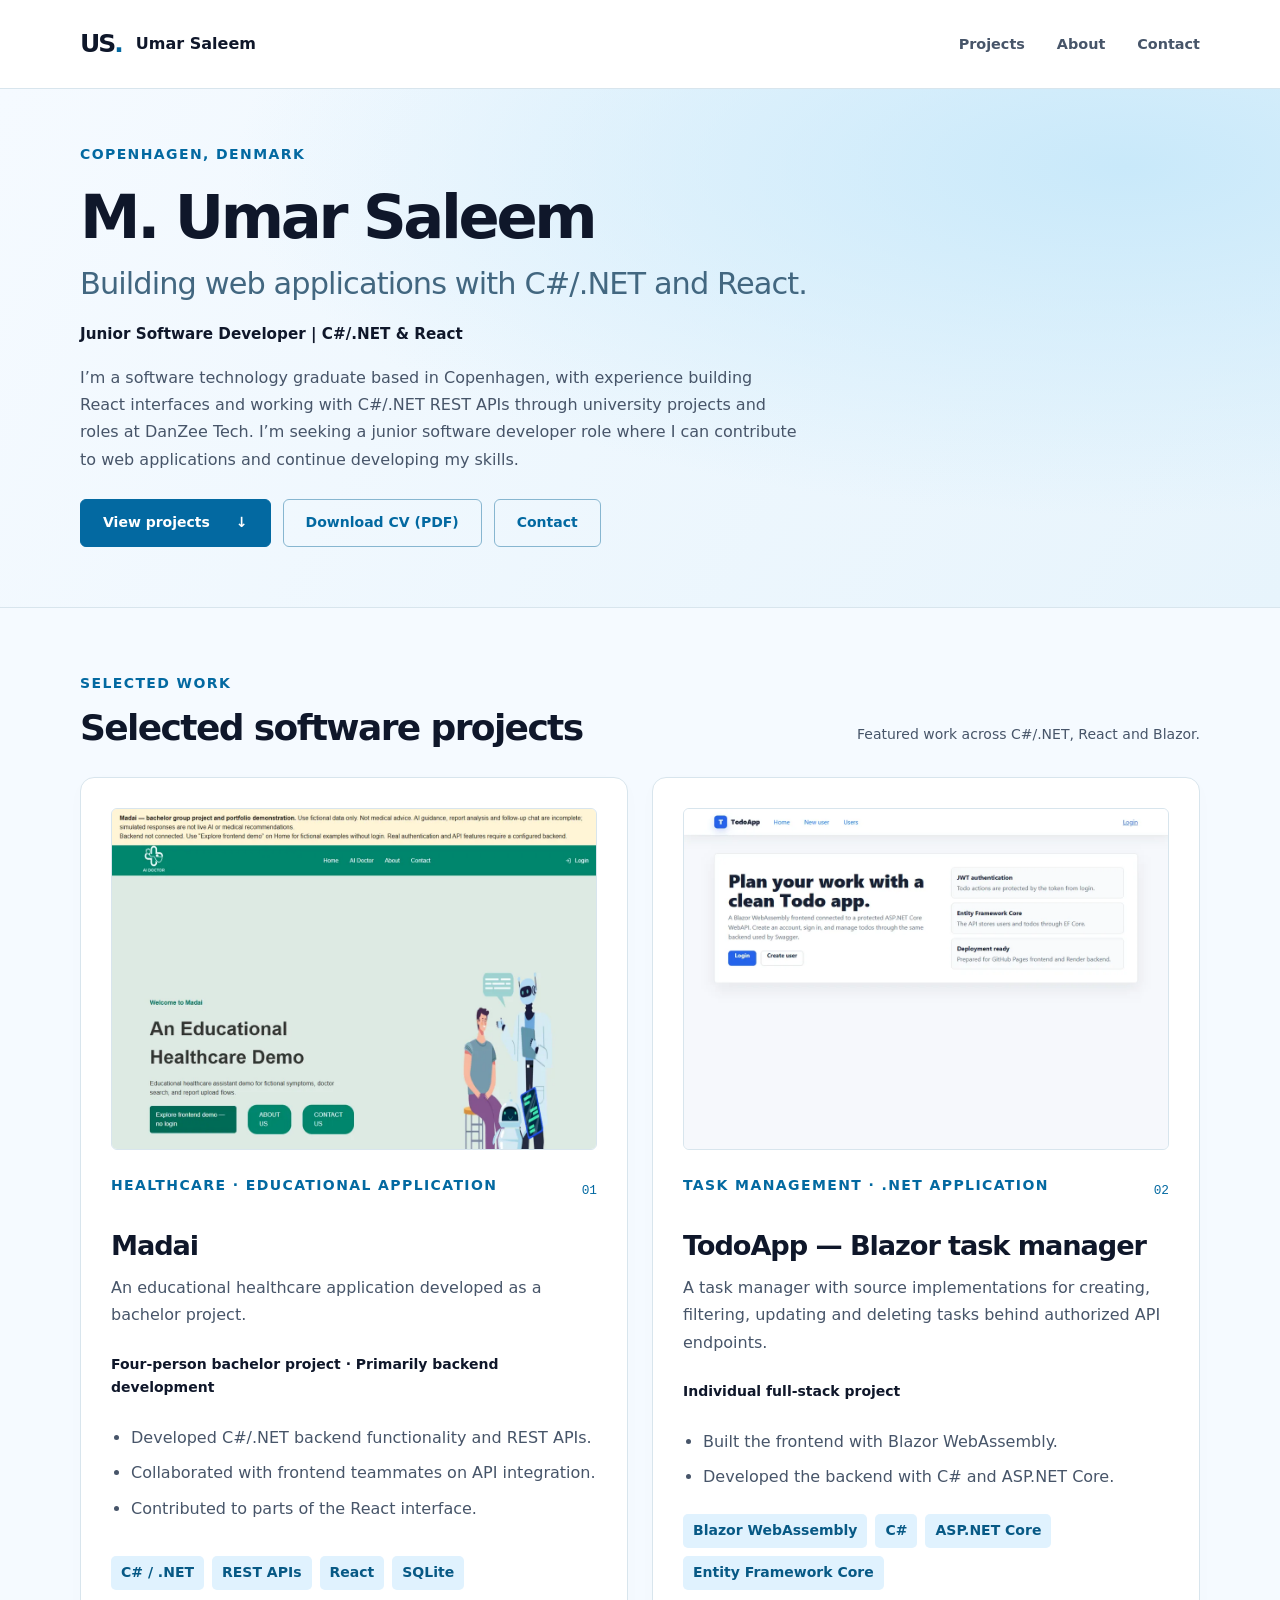
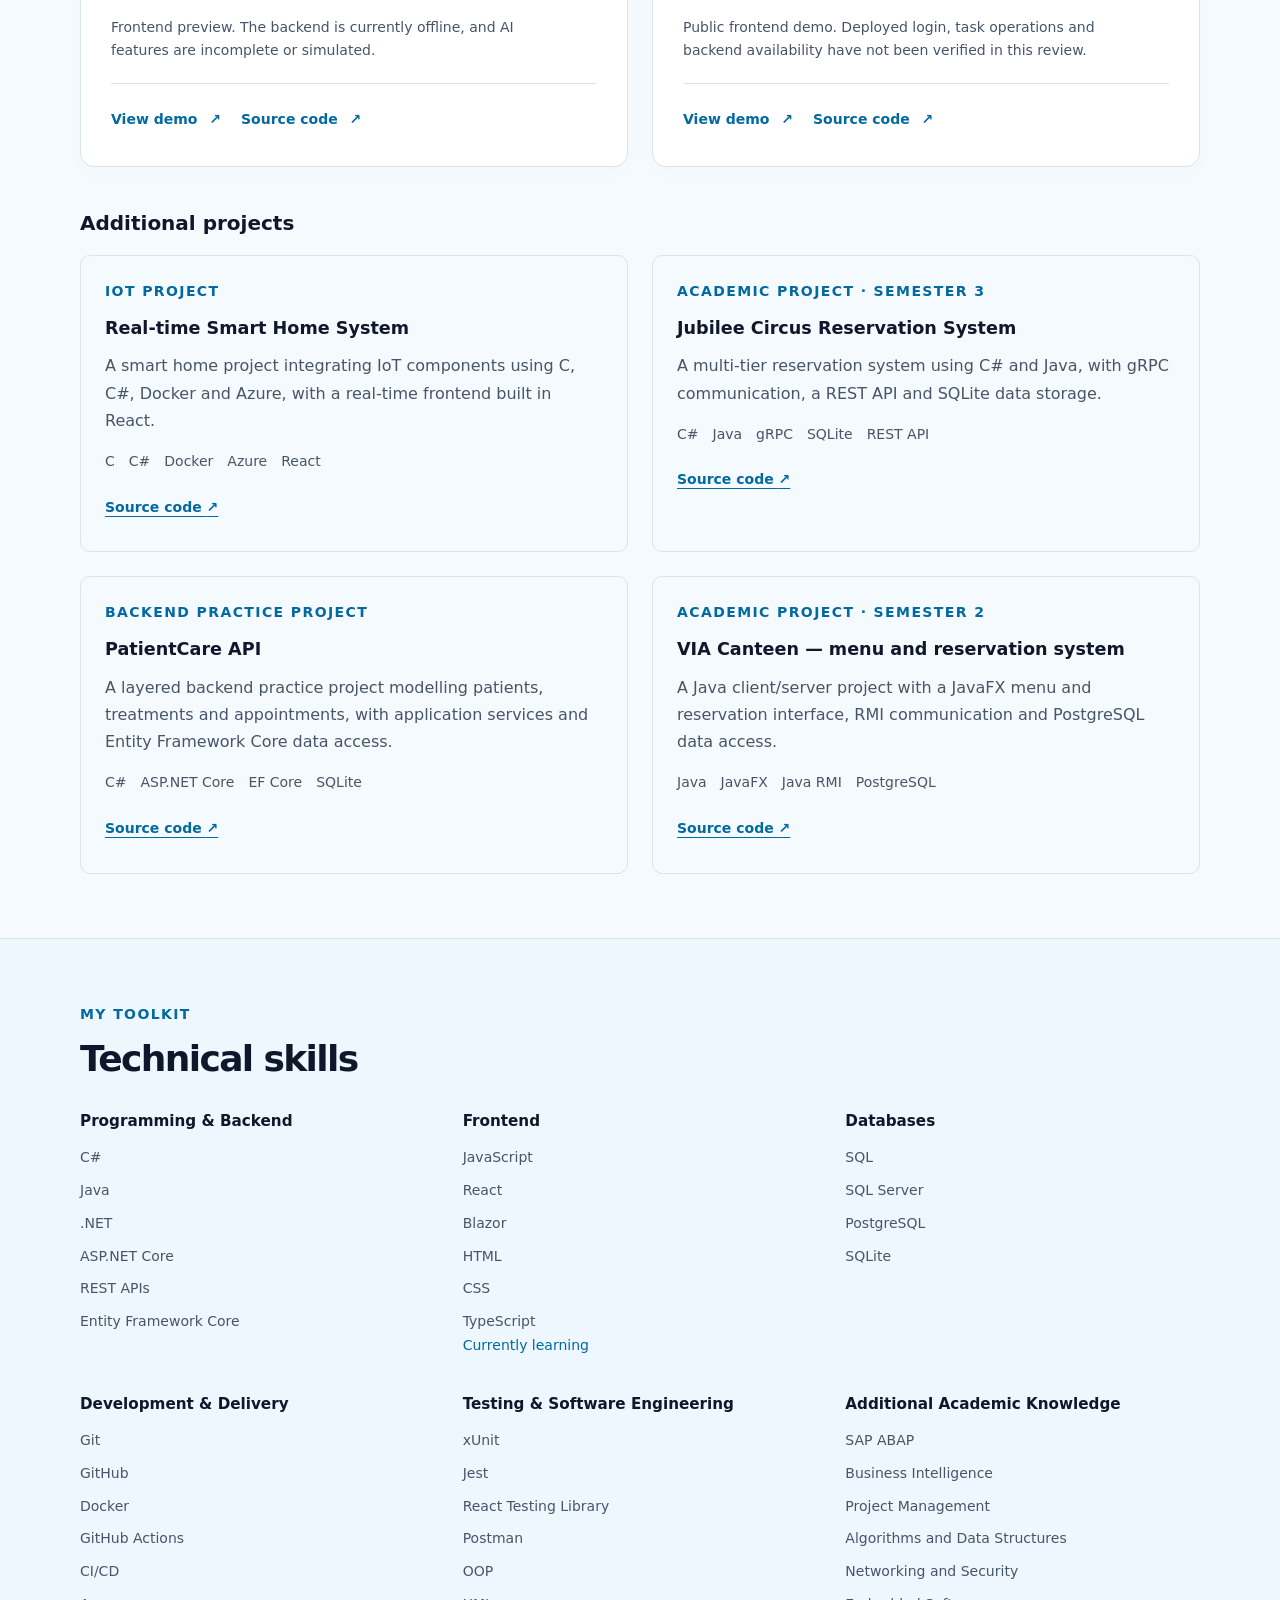
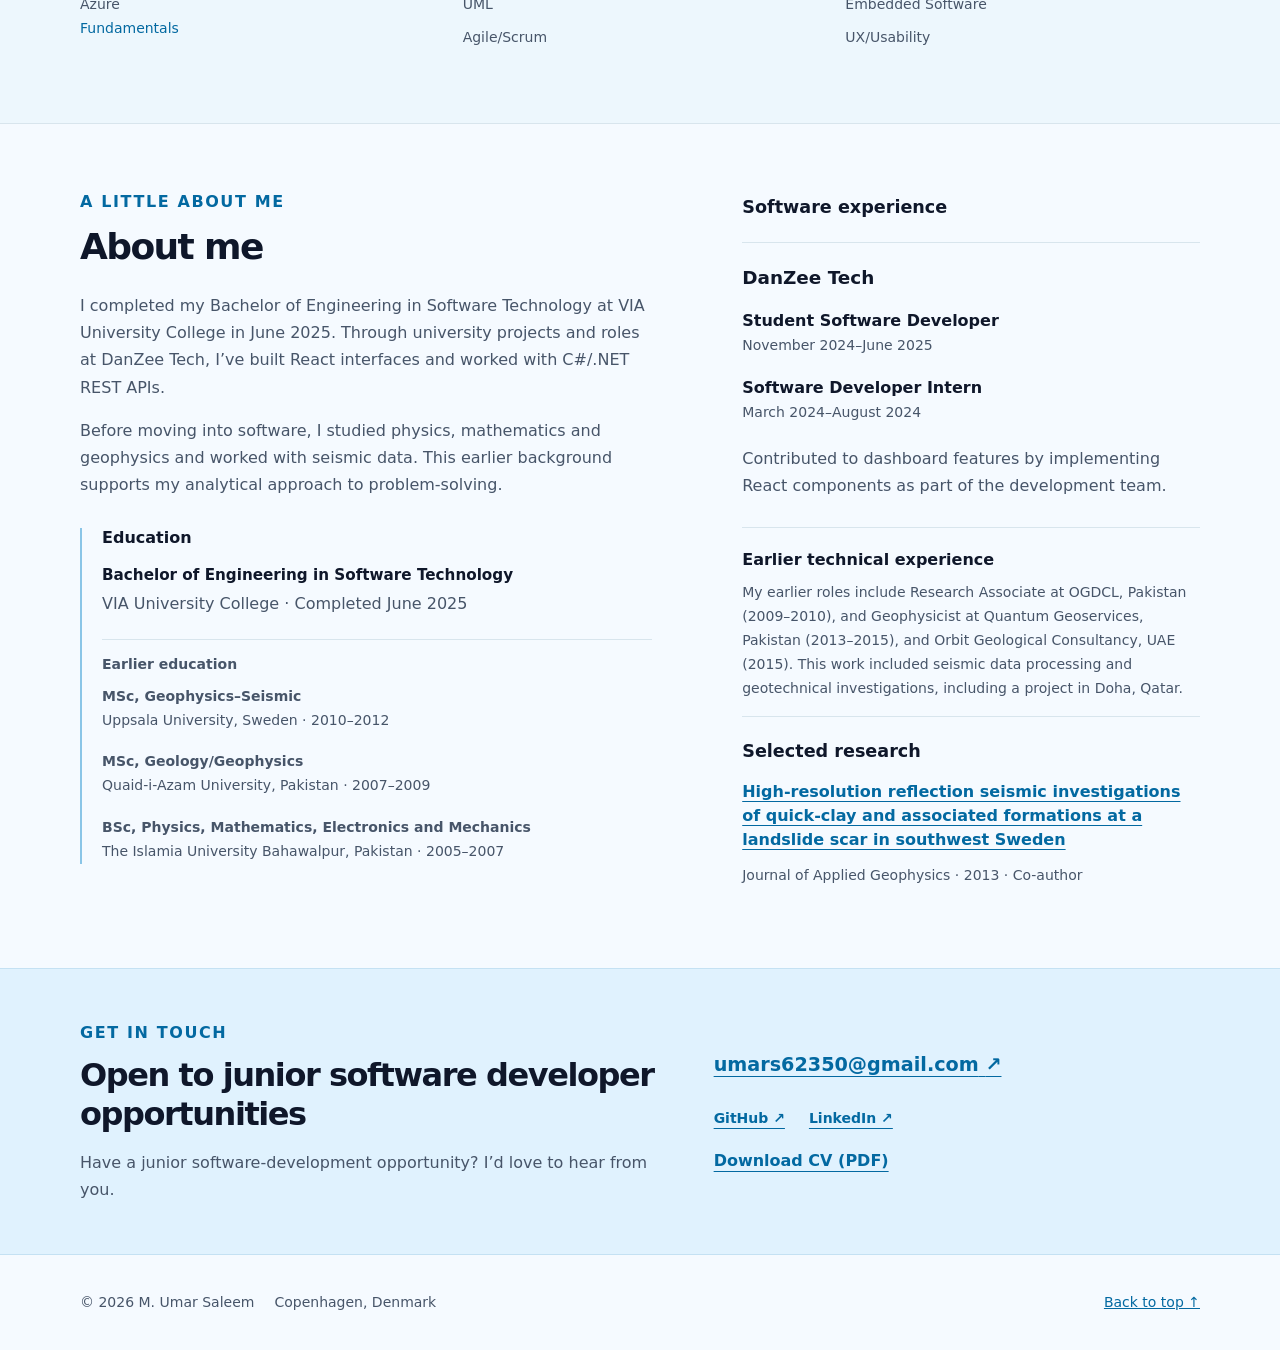
==== commit 231c3e87: "Publish portfolio projects, content polish and downloadable CV" ====
--- a/index.html
+++ b/index.html
@@ -1,4 +1,4 @@
 <!doctype html>
-<html lang="en"><head><meta charset="UTF-8"/><meta name="viewport" content="width=device-width, initial-scale=1.0"/><meta name="theme-color" content="#F5FAFF"/><meta name="description" content="M. Umar Saleem — junior software developer in Copenhagen, Denmark. Projects with C#/.NET, React and Blazor."/><title>M. Umar Saleem | Software Developer</title>  <script type="module" crossorigin src="/assets/index-BPx96ZmY.js"></script>
-  <link rel="stylesheet" crossorigin href="/assets/index-BQeX0o-y.css">
+<html lang="en"><head><meta charset="UTF-8"/><meta name="viewport" content="width=device-width, initial-scale=1.0"/><meta name="theme-color" content="#F5FAFF"/><meta name="description" content="M. Umar Saleem — junior software developer in Copenhagen, Denmark. Projects with C#/.NET, React and Blazor."/><title>M. Umar Saleem | Software Developer</title>  <script type="module" crossorigin src="/assets/index-BfN0DdFc.js"></script>
+  <link rel="stylesheet" crossorigin href="/assets/index-C_ND0bHt.css">
 </head><body><div id="root"></div></body></html>
--- a/assets/index-C_ND0bHt.css
+++ b/assets/index-C_ND0bHt.css
@@ -0,0 +1 @@
+._header_1xvpj_1{border-bottom:1px solid var(--border);background:var(--card)}._inner_1xvpj_2{display:flex;align-items:center;justify-content:space-between;min-height:88px;gap:24px}._brand_1xvpj_3{display:inline-flex;align-items:center;gap:12px;color:var(--heading);font-weight:700;text-decoration:none}._mark_1xvpj_4{font-size:25px;letter-spacing:-2px;padding-right:2px}._mark_1xvpj_4 span{color:var(--primary)}._links_1xvpj_6{display:flex;gap:32px;padding:0;margin:0;list-style:none}._links_1xvpj_6 a{display:block;padding:12px 0;color:var(--body);font-size:.9rem;font-weight:600;text-decoration:none}._links_1xvpj_6 a:hover{color:var(--primary);text-decoration:underline;text-underline-offset:6px}@media(max-width:520px){._inner_1xvpj_2{flex-wrap:wrap;gap:0;padding-block:14px}._brand_1xvpj_3{width:100%}._links_1xvpj_6{gap:26px}}._hero_t0mc1_1{background:radial-gradient(ellipse at 88% 15%,#c9e9fa 0,transparent 56%),linear-gradient(120deg,#f5faff,#e7f4fc);border-bottom:1px solid var(--border)}._heroInner_t0mc1_2{padding-block:54px 60px}._hero_t0mc1_1 h1{font-size:clamp(2.4rem,5vw,3.8rem);letter-spacing:-.055em;margin:14px 0 20px;font-weight:700}._hero_t0mc1_1 h1 span{display:block;color:#426780;font-size:.5em;letter-spacing:-.03em;margin-top:12px;font-weight:500}._role_t0mc1_5{color:var(--heading);font-weight:600;font-size:.95rem}._intro_t0mc1_6{max-width:720px;font-size:1rem;margin-bottom:26px}._heroActions_t0mc1_7{display:flex;flex-wrap:wrap;gap:12px}._mobileBreak_t0mc1_8{display:none}._section_t0mc1_9{padding-block:64px}._sectionHeading_t0mc1_10{display:flex;align-items:end;justify-content:space-between;gap:24px;margin-bottom:28px}._sectionHeading_t0mc1_10 h2{margin-bottom:0}._sectionHeading_t0mc1_10>p{font-size:.875rem;margin-bottom:2px}._projects_t0mc1_13{display:grid;grid-template-columns:repeat(2,minmax(0,1fr));gap:24px}._skillsSection_t0mc1_14{background:#edf7fd;border-block:1px solid var(--border)}._skills_t0mc1_14{display:grid;grid-template-columns:repeat(3,minmax(0,1fr));gap:28px;margin-top:32px}._skills_t0mc1_14 h3{font-size:.95rem;margin:0 0 16px}._skills_t0mc1_14 ul{list-style:none;padding:0;margin:0;font-size:.875rem}._skills_t0mc1_14 li{margin-bottom:9px}._about_t0mc1_19{display:grid;grid-template-columns:1.25fr 1fr;gap:90px}._about_t0mc1_19 p{font-size:1rem}._education_t0mc1_21{margin-top:30px;border-left:2px solid #8ac5e7;padding-left:20px}._education_t0mc1_21 h3{font-size:1rem;margin:10px 0}._education_t0mc1_21 p{margin:0}._experience_t0mc1_24{padding-top:9px}._experience_t0mc1_24>h3{font-size:1.1rem;margin:0 0 24px}._job_t0mc1_26{border-top:1px solid var(--border);padding-block:24px}._job_t0mc1_26 h4{font-size:1rem;margin:8px 0}._job_t0mc1_26 p{margin:0}._dates_t0mc1_29{font-size:.875rem!important}._contact_t0mc1_30{background:var(--soft);border-block:1px solid #c4e1f3}._contactInner_t0mc1_31{display:grid;grid-template-columns:1.2fr 1fr;align-items:center;gap:50px;padding-block:50px}._contact_t0mc1_30 h2{font-size:clamp(1.6rem,2.7vw,2rem);margin-bottom:16px}._contact_t0mc1_30 p{font-size:1rem;margin-bottom:0}._contactLinks_t0mc1_34{min-width:0}._contactLinks_t0mc1_34 a{display:inline-block;padding-block:8px;font-weight:600;text-underline-offset:5px}._email_t0mc1_36{font-size:clamp(.95rem,2vw,1.2rem);overflow-wrap:anywhere}._contactLinks_t0mc1_34>div{display:flex;gap:24px;font-size:.875rem;margin-top:10px}@media(max-width:800px){._sectionHeading_t0mc1_10{display:block}._sectionHeading_t0mc1_10>p{margin-top:16px}._skills_t0mc1_14{grid-template-columns:repeat(2,minmax(0,1fr))}._about_t0mc1_19{gap:36px}._contactInner_t0mc1_31{gap:28px}}@media(max-width:600px){._heroInner_t0mc1_2{padding-block:36px 40px}._hero_t0mc1_1 h1{font-size:2.5rem}._mobileBreak_t0mc1_8{display:block}._hero_t0mc1_1 h1 span{line-height:1.4}._section_t0mc1_9{padding-block:44px}._projects_t0mc1_13,._about_t0mc1_19,._contactInner_t0mc1_31{grid-template-columns:1fr}._contactInner_t0mc1_31{padding-block:40px;gap:20px}._skills_t0mc1_14{gap:28px 20px}}._educationList_t0mc1_41{list-style:none;padding:0;margin:18px 0 0}._educationList_t0mc1_41 li+li{margin-top:18px}._educationList_t0mc1_41 h4{font-size:.95rem;margin:0 0 6px}._research_t0mc1_44{margin-top:16px;padding-top:24px;border-top:1px solid var(--border)}._research_t0mc1_44 h3{font-size:1.1rem;margin:0 0 18px}._research_t0mc1_44 h4{font-size:1rem;line-height:1.5;margin:0 0 12px;overflow-wrap:anywhere}._research_t0mc1_44 a{text-underline-offset:4px}._researchMeta_t0mc1_48{font-size:.875rem!important}._skillNote_t0mc1_50{display:block;font-size:.875rem;color:var(--primary)}@media(max-width:600px){._skills_t0mc1_14{grid-template-columns:1fr;gap:30px}}._earlierEducation_t0mc1_52{margin-top:22px;padding-top:16px;border-top:1px solid var(--border)}._earlierEducation_t0mc1_52>h4{font-size:.875rem;margin:0;color:var(--body)}._earlierEducation_t0mc1_52 ._educationList_t0mc1_41{margin-top:12px}._earlierEducation_t0mc1_52 ._educationList_t0mc1_41 p{font-size:.875rem}._earlierDegree_t0mc1_56{font-weight:600}._supportingExperience_t0mc1_57{border-top:1px solid var(--border);padding-top:22px}._supportingExperience_t0mc1_57 h3{font-size:1rem;margin:0 0 12px}._supportingExperience_t0mc1_57 p{font-size:.875rem}._softwareCompany_t0mc1_61{border-top:1px solid var(--border);padding-top:24px;margin-bottom:28px}._softwareCompany_t0mc1_61>h4{font-size:1.15rem;margin:0 0 18px}._softwareRoles_t0mc1_63{list-style:none;padding:0;margin:0 0 20px}._softwareRoles_t0mc1_63 li+li{margin-top:16px}._softwareRoles_t0mc1_63 p{margin:0}._jobTitle_t0mc1_66{font-weight:600;color:var(--heading)}._additionalProjects_t0mc1_67{margin-top:44px}._additionalProjects_t0mc1_67>h3{font-size:1.25rem;margin:0 0 20px}._additionalProject_t0mc1_67{padding:24px;border:1px solid var(--border);border-radius:10px;min-width:0}._additionalProject_t0mc1_67 h4{font-size:1.1rem;margin:12px 0;line-height:1.4}._additionalProject_t0mc1_67 ul{list-style:none;padding:0;display:flex;flex-wrap:wrap;gap:6px 14px;font-size:.875rem}._additionalProject_t0mc1_67 a{display:inline-block;padding-block:8px;font-size:.875rem;font-weight:650;text-underline-offset:4px}._card_1esh3_1{padding:30px;background:var(--card);border:1px solid var(--border);border-radius:14px;box-shadow:0 5px 20px #0f172a04;display:flex;flex-direction:column;transition:border-color .16s,box-shadow .16s;min-width:0}._card_1esh3_1:hover{border-color:#91bed5;box-shadow:0 7px 24px #0369a10b}._top_1esh3_3{display:flex;justify-content:space-between;align-items:center;gap:16px}._number_1esh3_4{color:var(--primary);font-size:.8rem;font-family:monospace}._card_1esh3_1 h3{margin:22px 0 12px;font-size:1.7rem;letter-spacing:-.04em}._card_1esh3_1 p{margin:0 0 24px;max-width:51ch}._tags_1esh3_7{display:flex;flex-wrap:wrap;list-style:none;gap:8px;padding:0;margin:auto 0 26px}._tags_1esh3_7 li{padding:5px 10px;background:var(--soft);color:#075985;font-size:.875rem;font-weight:600;border-radius:5px}._actions_1esh3_9{display:flex;flex-wrap:wrap;gap:20px;border-top:1px solid var(--border);padding-top:20px}._actions_1esh3_9 a{font-size:.875rem;font-weight:700;text-decoration:none;padding-block:4px}._actions_1esh3_9 a:hover{text-decoration:underline;text-underline-offset:4px}._actions_1esh3_9 span{margin-left:7px}._image_1esh3_13{display:block;width:100%;height:auto;aspect-ratio:1120 / 788;object-fit:contain;background:var(--background);border:1px solid var(--border);margin-bottom:24px;border-radius:6px}@media(max-width:520px){._card_1esh3_1{padding:24px}}._role_1esh3_17{font-size:.875rem;font-weight:650;color:var(--heading)}._contributions_1esh3_18{padding-left:20px;margin:0 0 24px}._contributions_1esh3_18 li+li{margin-top:8px}._card_1esh3_1 ._demoStatus_1esh3_20{font-size:.875rem;margin:0 0 20px}:root{font-family:Inter,Segoe UI,system-ui,-apple-system,sans-serif;color:#475569;background:#f5faff;font-synthesis:none;text-rendering:optimizeLegibility;-webkit-font-smoothing:antialiased;--background: #f5faff;--card: #fff;--soft: #e0f2fe;--primary: #0369a1;--heading: #0f172a;--body: #475569;--border: #d8e5ed}*{box-sizing:border-box}html{scroll-behavior:smooth;scroll-padding-top:28px}body{margin:0;font-size:16px;line-height:1.7;min-width:280px}a{color:var(--primary)}h1,h2,h3,h4{color:var(--heading);line-height:1.2}h2{font-size:clamp(1.75rem,3vw,2.25rem);letter-spacing:-.045em;margin:10px 0 24px;font-weight:650}p{margin:0 0 16px}::selection{background:#bae6fd;color:var(--heading)}:focus-visible{outline:3px solid var(--primary);outline-offset:5px;border-radius:3px}.container{width:min(1120px,calc(100% - 64px));margin-inline:auto}.eyebrow{font-size:.875rem;font-weight:700;letter-spacing:.1em;text-transform:uppercase;color:var(--primary);margin-bottom:10px}.button{display:inline-flex;align-items:center;justify-content:center;gap:26px;padding:11px 22px;min-height:48px;border:1px solid var(--primary);background:var(--primary);color:#fff;border-radius:6px;text-decoration:none;font-size:.875rem;font-weight:650;transition:background .15s}.button:hover{background:#075985}.secondary{background:transparent;color:var(--primary);border-color:#87b6d0}.secondary:hover{background:var(--soft)}.skip-link{position:absolute;left:16px;top:-100px;padding:10px 16px;background:#fff;z-index:10;font-weight:700}.skip-link:focus{top:12px}footer{display:flex;flex-wrap:wrap;align-items:center;gap:20px;padding-block:28px;font-size:.875rem}footer p{margin:0}footer a{margin-left:auto;padding:8px 0}@media(max-width:600px){.container{width:calc(100% - 40px)}footer{gap:8px 24px}footer p:first-child{width:100%}}@media(prefers-reduced-motion:reduce){html{scroll-behavior:auto}*,*:before,*:after{animation:none!important;transition:none!important}}
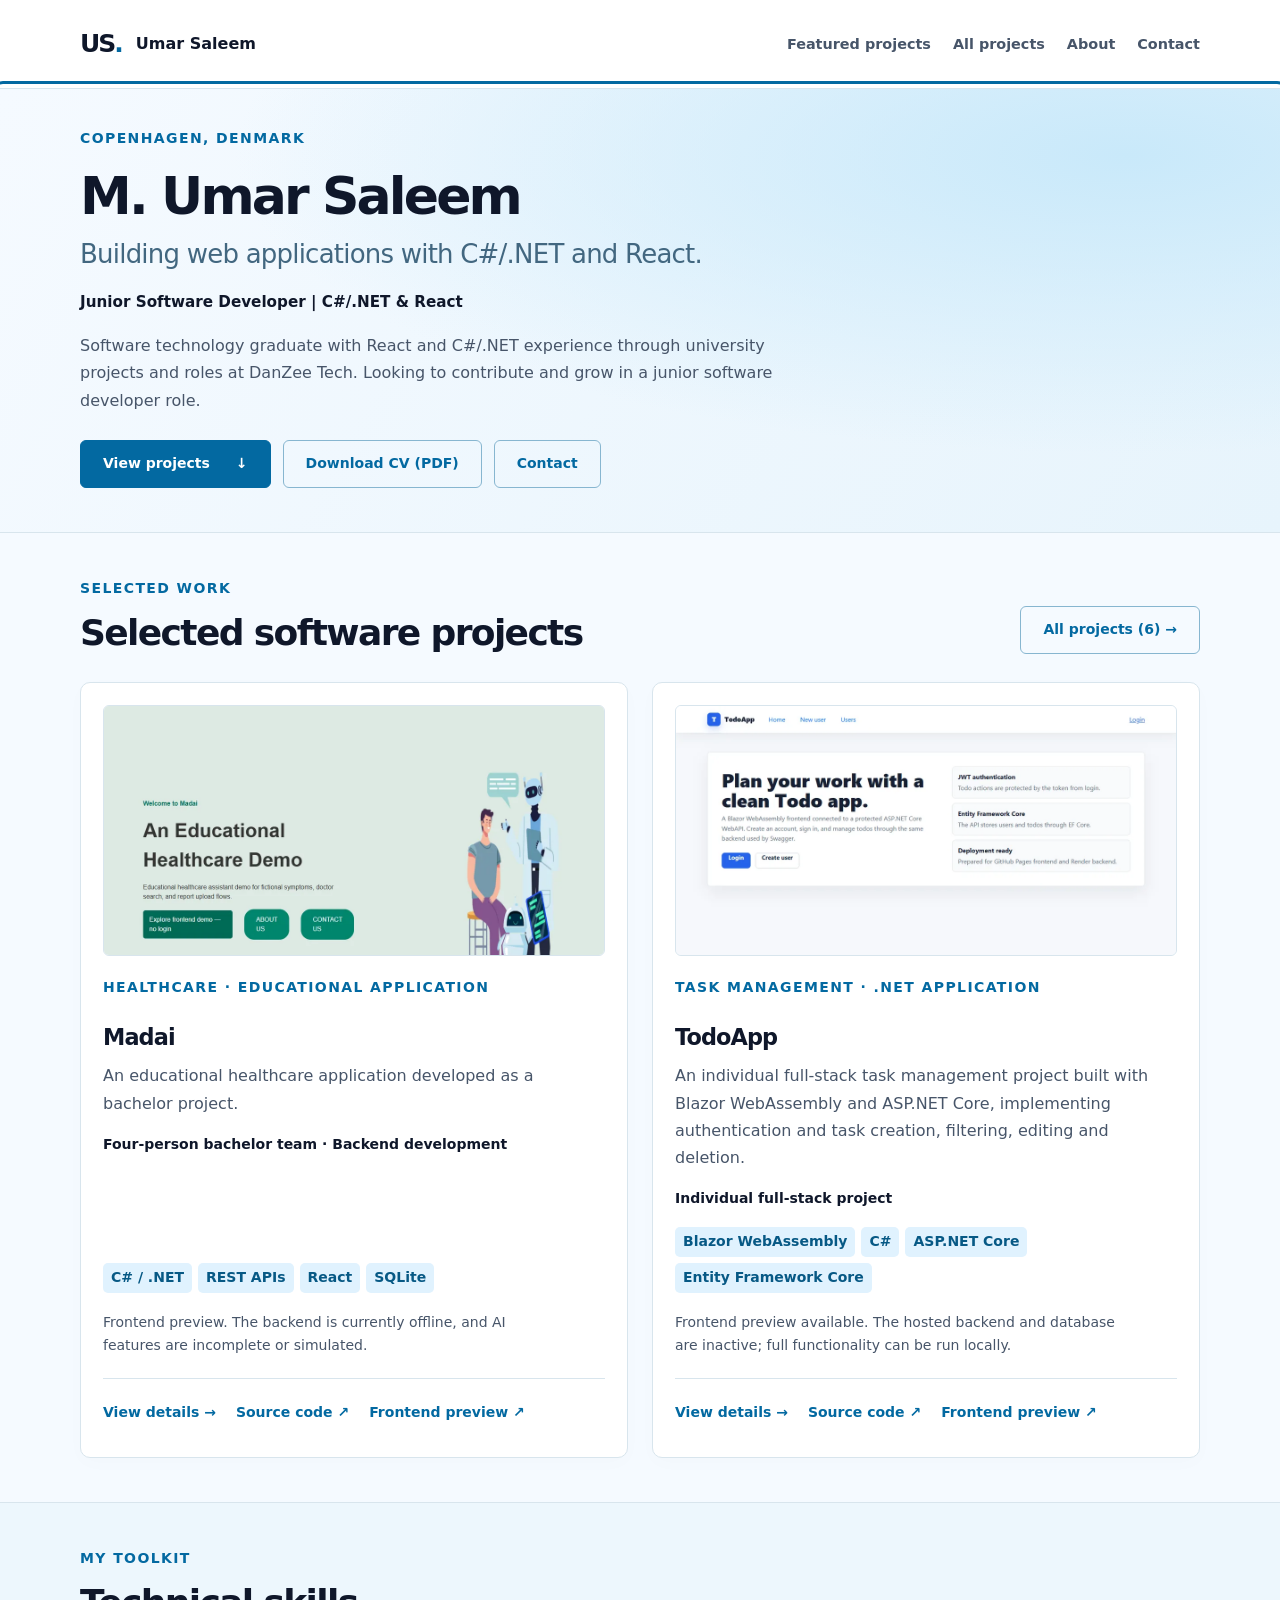
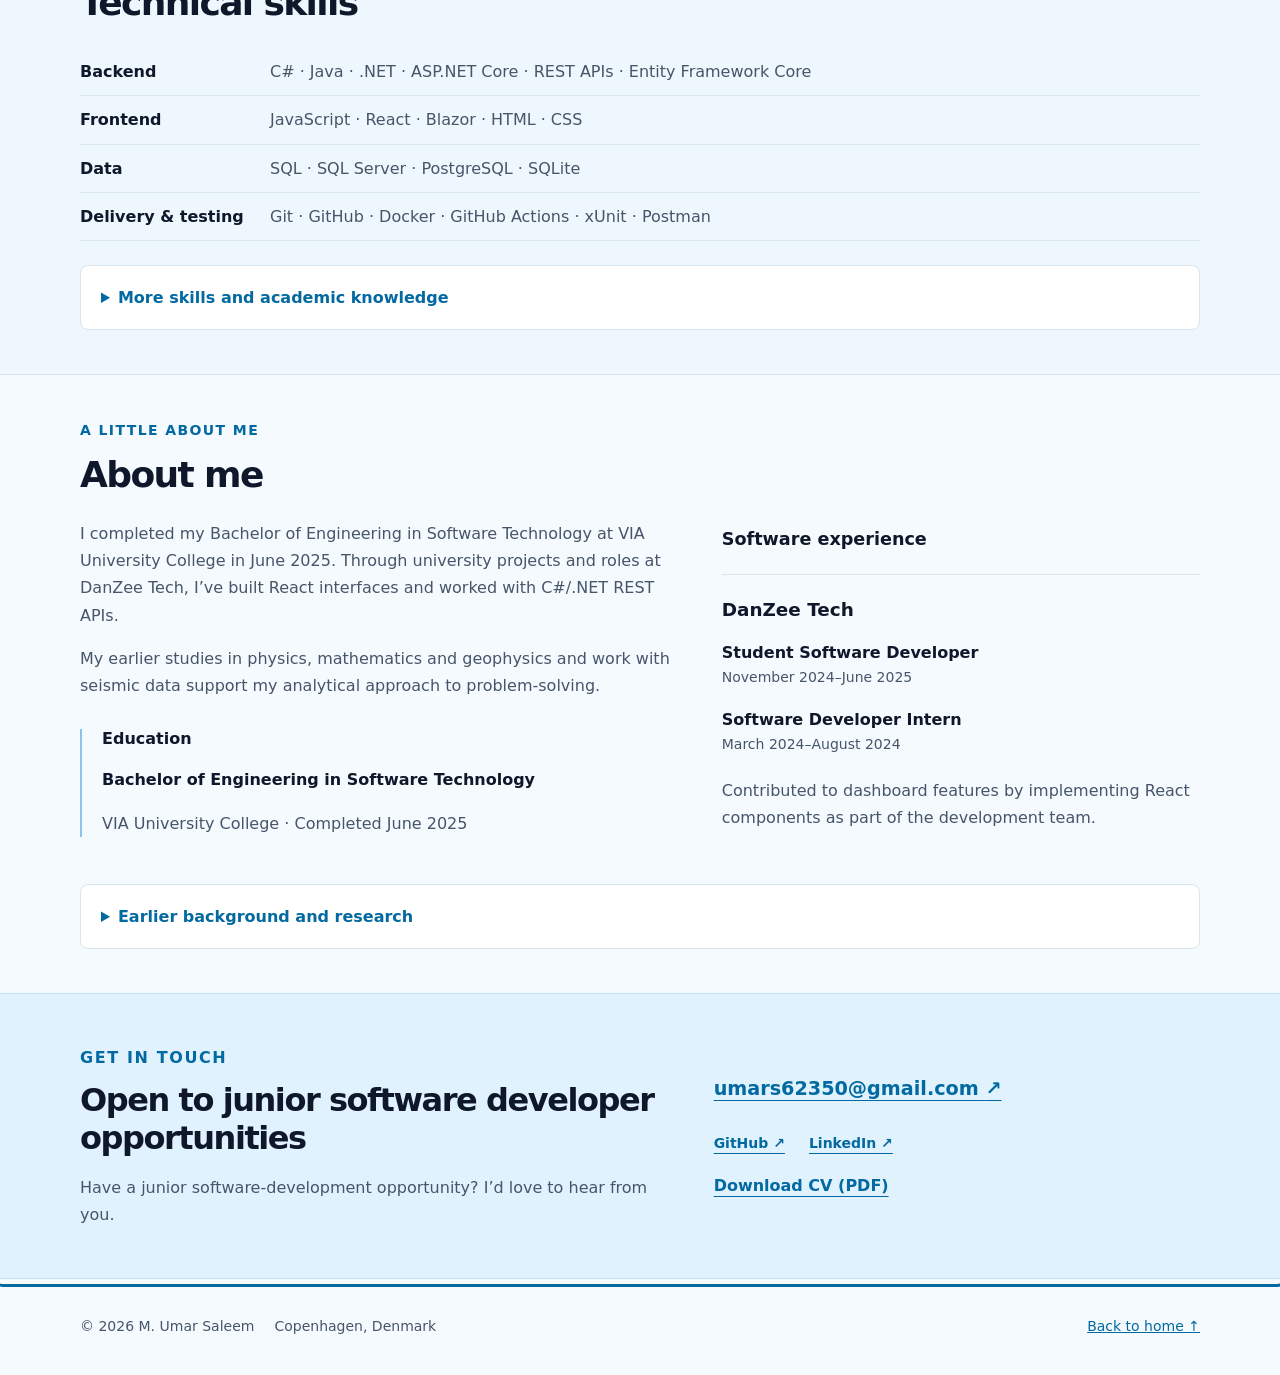
==== commit 86cd21d7: "Promote polished V2 to root and retain frozen V1 archive" ====
--- a/index.html
+++ b/index.html
@@ -1,4 +1,4 @@
 <!doctype html>
-<html lang="en"><head><meta charset="UTF-8"/><meta name="viewport" content="width=device-width, initial-scale=1.0"/><meta name="theme-color" content="#F5FAFF"/><meta name="description" content="M. Umar Saleem — junior software developer in Copenhagen, Denmark. Projects with C#/.NET, React and Blazor."/><title>M. Umar Saleem | Software Developer</title>  <script type="module" crossorigin src="/assets/index-BfN0DdFc.js"></script>
-  <link rel="stylesheet" crossorigin href="/assets/index-C_ND0bHt.css">
+<html lang="en"><head><link rel="canonical" href="https://umarsalem.github.io/"/><meta charset="UTF-8"/><meta name="viewport" content="width=device-width, initial-scale=1.0"/><meta name="theme-color" content="#F5FAFF"/><meta name="description" content="M. Umar Saleem — junior software developer in Copenhagen, Denmark. Projects with C#/.NET, React and Blazor."/><title>M. Umar Saleem | Software Developer</title>  <script type="module" crossorigin src="/assets/index-BEud3jtp.js"></script>
+  <link rel="stylesheet" crossorigin href="/assets/index-C_3tNBm0.css">
 </head><body><div id="root"></div></body></html>
--- a/assets/index-C_3tNBm0.css
+++ b/assets/index-C_3tNBm0.css
@@ -0,0 +1 @@
+._header_1t679_1{border-bottom:1px solid var(--border);background:var(--card)}._inner_1t679_2{display:flex;align-items:center;justify-content:space-between;min-height:88px;gap:24px}._brand_1t679_3{display:inline-flex;align-items:center;gap:12px;color:var(--heading);font-weight:700;text-decoration:none}._mark_1t679_4{font-size:25px;letter-spacing:-2px;padding-right:2px}._mark_1t679_4 span{color:var(--primary)}._links_1t679_6{display:flex;gap:32px;padding:0;margin:0;list-style:none}._links_1t679_6 a{display:block;padding:12px 0;color:var(--body);font-size:.9rem;font-weight:600;text-decoration:none}._links_1t679_6 a:hover{color:var(--primary);text-decoration:underline;text-underline-offset:6px}@media(max-width:520px){._inner_1t679_2{flex-wrap:wrap;gap:0;padding-block:14px}._brand_1t679_3{width:100%}._links_1t679_6{gap:26px}}._links_1t679_6{gap:22px;flex-wrap:wrap}@media(max-width:520px){._links_1t679_6{gap:0 20px}._links_1t679_6 a{font-size:.875rem}}._hero_1xcc4_1{background:radial-gradient(ellipse at 88% 15%,#c9e9fa 0,transparent 56%),linear-gradient(120deg,#f5faff,#e7f4fc);border-bottom:1px solid var(--border)}._heroInner_1xcc4_2{padding-block:54px 60px}._hero_1xcc4_1 h1{font-size:clamp(2.4rem,5vw,3.8rem);letter-spacing:-.055em;margin:14px 0 20px;font-weight:700}._hero_1xcc4_1 h1 span{display:block;color:#426780;font-size:.5em;letter-spacing:-.03em;margin-top:12px;font-weight:500}._role_1xcc4_5{color:var(--heading);font-weight:600;font-size:.95rem}._intro_1xcc4_6{max-width:720px;font-size:1rem;margin-bottom:26px}._heroActions_1xcc4_7{display:flex;flex-wrap:wrap;gap:12px}._mobileBreak_1xcc4_8{display:none}._section_1xcc4_9{padding-block:64px}._sectionHeading_1xcc4_10{display:flex;align-items:end;justify-content:space-between;gap:24px;margin-bottom:28px}._sectionHeading_1xcc4_10 h2{margin-bottom:0}._sectionHeading_1xcc4_10>p{font-size:.875rem;margin-bottom:2px}._projects_1xcc4_13{display:grid;grid-template-columns:repeat(2,minmax(0,1fr));gap:24px}._skillsSection_1xcc4_14{background:#edf7fd;border-block:1px solid var(--border)}._skills_1xcc4_14{display:grid;grid-template-columns:repeat(3,minmax(0,1fr));gap:28px;margin-top:32px}._skills_1xcc4_14 h3{font-size:.95rem;margin:0 0 16px}._skills_1xcc4_14 ul{list-style:none;padding:0;margin:0;font-size:.875rem}._skills_1xcc4_14 li{margin-bottom:9px}._about_1xcc4_19{display:grid;grid-template-columns:1.25fr 1fr;gap:90px}._about_1xcc4_19 p{font-size:1rem}._education_1xcc4_21{margin-top:30px;border-left:2px solid #8ac5e7;padding-left:20px}._education_1xcc4_21 h3{font-size:1rem;margin:10px 0}._education_1xcc4_21 p{margin:0}._experience_1xcc4_24{padding-top:9px}._experience_1xcc4_24>h3{font-size:1.1rem;margin:0 0 24px}._job_1xcc4_26{border-top:1px solid var(--border);padding-block:24px}._job_1xcc4_26 h4{font-size:1rem;margin:8px 0}._job_1xcc4_26 p{margin:0}._dates_1xcc4_29{font-size:.875rem!important}._contact_1xcc4_30{background:var(--soft);border-block:1px solid #c4e1f3}._contactInner_1xcc4_31{display:grid;grid-template-columns:1.2fr 1fr;align-items:center;gap:50px;padding-block:50px}._contact_1xcc4_30 h2{font-size:clamp(1.6rem,2.7vw,2rem);margin-bottom:16px}._contact_1xcc4_30 p{font-size:1rem;margin-bottom:0}._contactLinks_1xcc4_34{min-width:0}._contactLinks_1xcc4_34 a{display:inline-block;padding-block:8px;font-weight:600;text-underline-offset:5px}._email_1xcc4_36{font-size:clamp(.95rem,2vw,1.2rem);overflow-wrap:anywhere}._contactLinks_1xcc4_34>div{display:flex;gap:24px;font-size:.875rem;margin-top:10px}@media(max-width:800px){._sectionHeading_1xcc4_10{display:block}._sectionHeading_1xcc4_10>p{margin-top:16px}._skills_1xcc4_14{grid-template-columns:repeat(2,minmax(0,1fr))}._about_1xcc4_19{gap:36px}._contactInner_1xcc4_31{gap:28px}}@media(max-width:600px){._heroInner_1xcc4_2{padding-block:36px 40px}._hero_1xcc4_1 h1{font-size:2.5rem}._mobileBreak_1xcc4_8{display:block}._hero_1xcc4_1 h1 span{line-height:1.4}._section_1xcc4_9{padding-block:44px}._projects_1xcc4_13,._about_1xcc4_19,._contactInner_1xcc4_31{grid-template-columns:1fr}._contactInner_1xcc4_31{padding-block:40px;gap:20px}._skills_1xcc4_14{gap:28px 20px}}._educationList_1xcc4_41{list-style:none;padding:0;margin:18px 0 0}._educationList_1xcc4_41 li+li{margin-top:18px}._educationList_1xcc4_41 h4{font-size:.95rem;margin:0 0 6px}._research_1xcc4_44{margin-top:16px;padding-top:24px;border-top:1px solid var(--border)}._research_1xcc4_44 h3{font-size:1.1rem;margin:0 0 18px}._research_1xcc4_44 h4{font-size:1rem;line-height:1.5;margin:0 0 12px;overflow-wrap:anywhere}._research_1xcc4_44 a{text-underline-offset:4px}._researchMeta_1xcc4_48{font-size:.875rem!important}._skillNote_1xcc4_50{display:block;font-size:.875rem;color:var(--primary)}@media(max-width:600px){._skills_1xcc4_14{grid-template-columns:1fr;gap:30px}}._earlierEducation_1xcc4_52{margin-top:22px;padding-top:16px;border-top:1px solid var(--border)}._earlierEducation_1xcc4_52>h4{font-size:.875rem;margin:0;color:var(--body)}._earlierEducation_1xcc4_52 ._educationList_1xcc4_41{margin-top:12px}._earlierEducation_1xcc4_52 ._educationList_1xcc4_41 p{font-size:.875rem}._earlierDegree_1xcc4_56{font-weight:600}._supportingExperience_1xcc4_57{border-top:1px solid var(--border);padding-top:22px}._supportingExperience_1xcc4_57 h3{font-size:1rem;margin:0 0 12px}._supportingExperience_1xcc4_57 p{font-size:.875rem}._softwareCompany_1xcc4_61{border-top:1px solid var(--border);padding-top:24px;margin-bottom:28px}._softwareCompany_1xcc4_61>h4{font-size:1.15rem;margin:0 0 18px}._softwareRoles_1xcc4_63{list-style:none;padding:0;margin:0 0 20px}._softwareRoles_1xcc4_63 li+li{margin-top:16px}._softwareRoles_1xcc4_63 p{margin:0}._jobTitle_1xcc4_66{font-weight:600;color:var(--heading)}._additionalProjects_1xcc4_67{margin-top:44px}._additionalProjects_1xcc4_67>h3{font-size:1.25rem;margin:0 0 20px}._additionalProject_1xcc4_67{padding:24px;border:1px solid var(--border);border-radius:10px;min-width:0}._additionalProject_1xcc4_67 h4{font-size:1.1rem;margin:12px 0;line-height:1.4}._additionalProject_1xcc4_67 ul{list-style:none;padding:0;display:flex;flex-wrap:wrap;gap:6px 14px;font-size:.875rem}._additionalProject_1xcc4_67 a{display:inline-block;padding-block:8px;font-size:.875rem;font-weight:650;text-underline-offset:4px}._section_1xcc4_9{padding-block:44px}._heroInner_1xcc4_2{padding-block:38px 44px}._hero_1xcc4_1 h1{font-size:clamp(2.3rem,4.5vw,3.25rem)}._intro_1xcc4_6{max-width:720px}._about_1xcc4_19{gap:44px}._skillRows_1xcc4_80{margin:0 0 22px}._skillRows_1xcc4_80>div{display:grid;grid-template-columns:170px minmax(0,1fr);padding-block:10px;gap:20px;border-bottom:1px solid var(--border)}._skillRows_1xcc4_80 dt{color:var(--heading);font-weight:650}._skillRows_1xcc4_80 dd{margin:0}._disclosure_1xcc4_84{border:1px solid var(--border);border-radius:8px;background:var(--card);padding:4px 20px;margin-top:24px}._disclosure_1xcc4_84 summary{cursor:pointer;color:var(--primary);font-weight:650;padding-block:14px;min-height:48px}._disclosure_1xcc4_84[open]>:last-child{padding-block:16px}._moreSkills_1xcc4_87{display:grid;grid-template-columns:1fr 1fr;gap:20px}._moreSkills_1xcc4_87 h3{font-size:1rem;margin:0 0 12px}._inlineList_1xcc4_89{display:flex;flex-wrap:wrap;gap:8px 20px;padding:0;list-style:none;margin:0 0 24px}._projectDetail_1xcc4_90{max-width:850px}._projectDetail_1xcc4_90 nav{display:flex;flex-wrap:wrap;gap:24px;margin-bottom:32px}._projectDetail_1xcc4_90 nav a{padding-block:8px}._projectDetail_1xcc4_90 h1{font-size:clamp(2rem,4vw,3rem)}._projectDetail_1xcc4_90 h2{font-size:1.4rem;margin-top:30px;letter-spacing:-.02em}._projectDetail_1xcc4_90 li+li{margin-top:6px}._projectDetail_1xcc4_90 ._inlineList_1xcc4_89 li{margin:0}._detailIntro_1xcc4_97{font-size:1.1rem}._detailImage_1xcc4_98{display:block;width:100%;max-width:625px;height:auto;max-height:440px;object-fit:contain;border:1px solid var(--border);border-radius:8px;margin-block:28px}@media(max-width:600px){._section_1xcc4_9{padding-block:32px}._heroInner_1xcc4_2{padding-block:30px 34px}._sectionHeading_1xcc4_10 ._button_1xcc4_102{margin-top:18px}._skillRows_1xcc4_80>div{grid-template-columns:1fr;gap:3px}._moreSkills_1xcc4_87{grid-template-columns:1fr}._disclosure_1xcc4_84{padding-inline:16px}}._card_q5iyx_1{padding:30px;background:var(--card);border:1px solid var(--border);border-radius:14px;box-shadow:0 5px 20px #0f172a04;display:flex;flex-direction:column;transition:border-color .16s,box-shadow .16s;min-width:0}._card_q5iyx_1:hover{border-color:#91bed5;box-shadow:0 7px 24px #0369a10b}._top_q5iyx_3{display:flex;justify-content:space-between;align-items:center;gap:16px}._number_q5iyx_4{color:var(--primary);font-size:.8rem;font-family:monospace}._card_q5iyx_1 h3{margin:22px 0 12px;font-size:1.7rem;letter-spacing:-.04em}._card_q5iyx_1 p{margin:0 0 24px;max-width:51ch}._tags_q5iyx_7{display:flex;flex-wrap:wrap;list-style:none;gap:8px;padding:0;margin:auto 0 26px}._tags_q5iyx_7 li{padding:5px 10px;background:var(--soft);color:#075985;font-size:.875rem;font-weight:600;border-radius:5px}._actions_q5iyx_9{display:flex;flex-wrap:wrap;gap:20px;border-top:1px solid var(--border);padding-top:20px}._actions_q5iyx_9 a{font-size:.875rem;font-weight:700;text-decoration:none;padding-block:4px}._actions_q5iyx_9 a:hover{text-decoration:underline;text-underline-offset:4px}._actions_q5iyx_9 span{margin-left:7px}._image_q5iyx_13{display:block;width:100%;height:auto;aspect-ratio:2 / 1;object-fit:cover;background:var(--background);border:1px solid var(--border);margin-bottom:24px;border-radius:6px}@media(max-width:520px){._card_q5iyx_1{padding:24px}}._role_q5iyx_17{font-size:.875rem;font-weight:650;color:var(--heading)}._contributions_q5iyx_18{padding-left:20px;margin:0 0 24px}._contributions_q5iyx_18 li+li{margin-top:8px}._card_q5iyx_1 ._demoStatus_q5iyx_20{font-size:.875rem;margin:0 0 20px}._card_q5iyx_1{padding:22px;border-radius:10px}._card_q5iyx_1 h3{font-size:1.4rem;margin:8px 0 12px}._card_q5iyx_1 p{margin-bottom:16px}._card_q5iyx_1 ._image_q5iyx_13{max-height:none;margin-bottom:20px;object-position:center top}._tags_q5iyx_7{margin:auto 0 18px;gap:6px}._tags_q5iyx_7 li{padding:3px 8px}._actions_q5iyx_9{gap:8px 20px;padding-top:12px}._actions_q5iyx_9 a{min-height:44px;display:inline-flex;align-items:center}:root{font-family:Inter,Segoe UI,system-ui,-apple-system,sans-serif;color:#475569;background:#f5faff;font-synthesis:none;text-rendering:optimizeLegibility;-webkit-font-smoothing:antialiased;--background: #f5faff;--card: #fff;--soft: #e0f2fe;--primary: #0369a1;--heading: #0f172a;--body: #475569;--border: #d8e5ed}*{box-sizing:border-box}html{scroll-behavior:smooth;scroll-padding-top:28px}body{margin:0;font-size:16px;line-height:1.7;min-width:280px}a{color:var(--primary)}h1,h2,h3,h4{color:var(--heading);line-height:1.2}h2{font-size:clamp(1.75rem,3vw,2.25rem);letter-spacing:-.045em;margin:10px 0 24px;font-weight:650}p{margin:0 0 16px}::selection{background:#bae6fd;color:var(--heading)}:focus-visible{outline:3px solid var(--primary);outline-offset:5px;border-radius:3px}.container{width:min(1120px,calc(100% - 64px));margin-inline:auto}.eyebrow{font-size:.875rem;font-weight:700;letter-spacing:.1em;text-transform:uppercase;color:var(--primary);margin-bottom:10px}.button{display:inline-flex;align-items:center;justify-content:center;gap:26px;padding:11px 22px;min-height:48px;border:1px solid var(--primary);background:var(--primary);color:#fff;border-radius:6px;text-decoration:none;font-size:.875rem;font-weight:650;transition:background .15s}.button:hover{background:#075985}.secondary{background:transparent;color:var(--primary);border-color:#87b6d0}.secondary:hover{background:var(--soft)}.skip-link{position:absolute;left:16px;top:-100px;padding:10px 16px;background:#fff;z-index:10;font-weight:700}.skip-link:focus{top:12px}footer{display:flex;flex-wrap:wrap;align-items:center;gap:20px;padding-block:28px;font-size:.875rem}footer p{margin:0}footer a{margin-left:auto;padding:8px 0}@media(max-width:600px){.container{width:calc(100% - 40px)}footer{gap:8px 24px}footer p:first-child{width:100%}}@media(prefers-reduced-motion:reduce){html{scroll-behavior:auto}*,*:before,*:after{animation:none!important;transition:none!important}}
